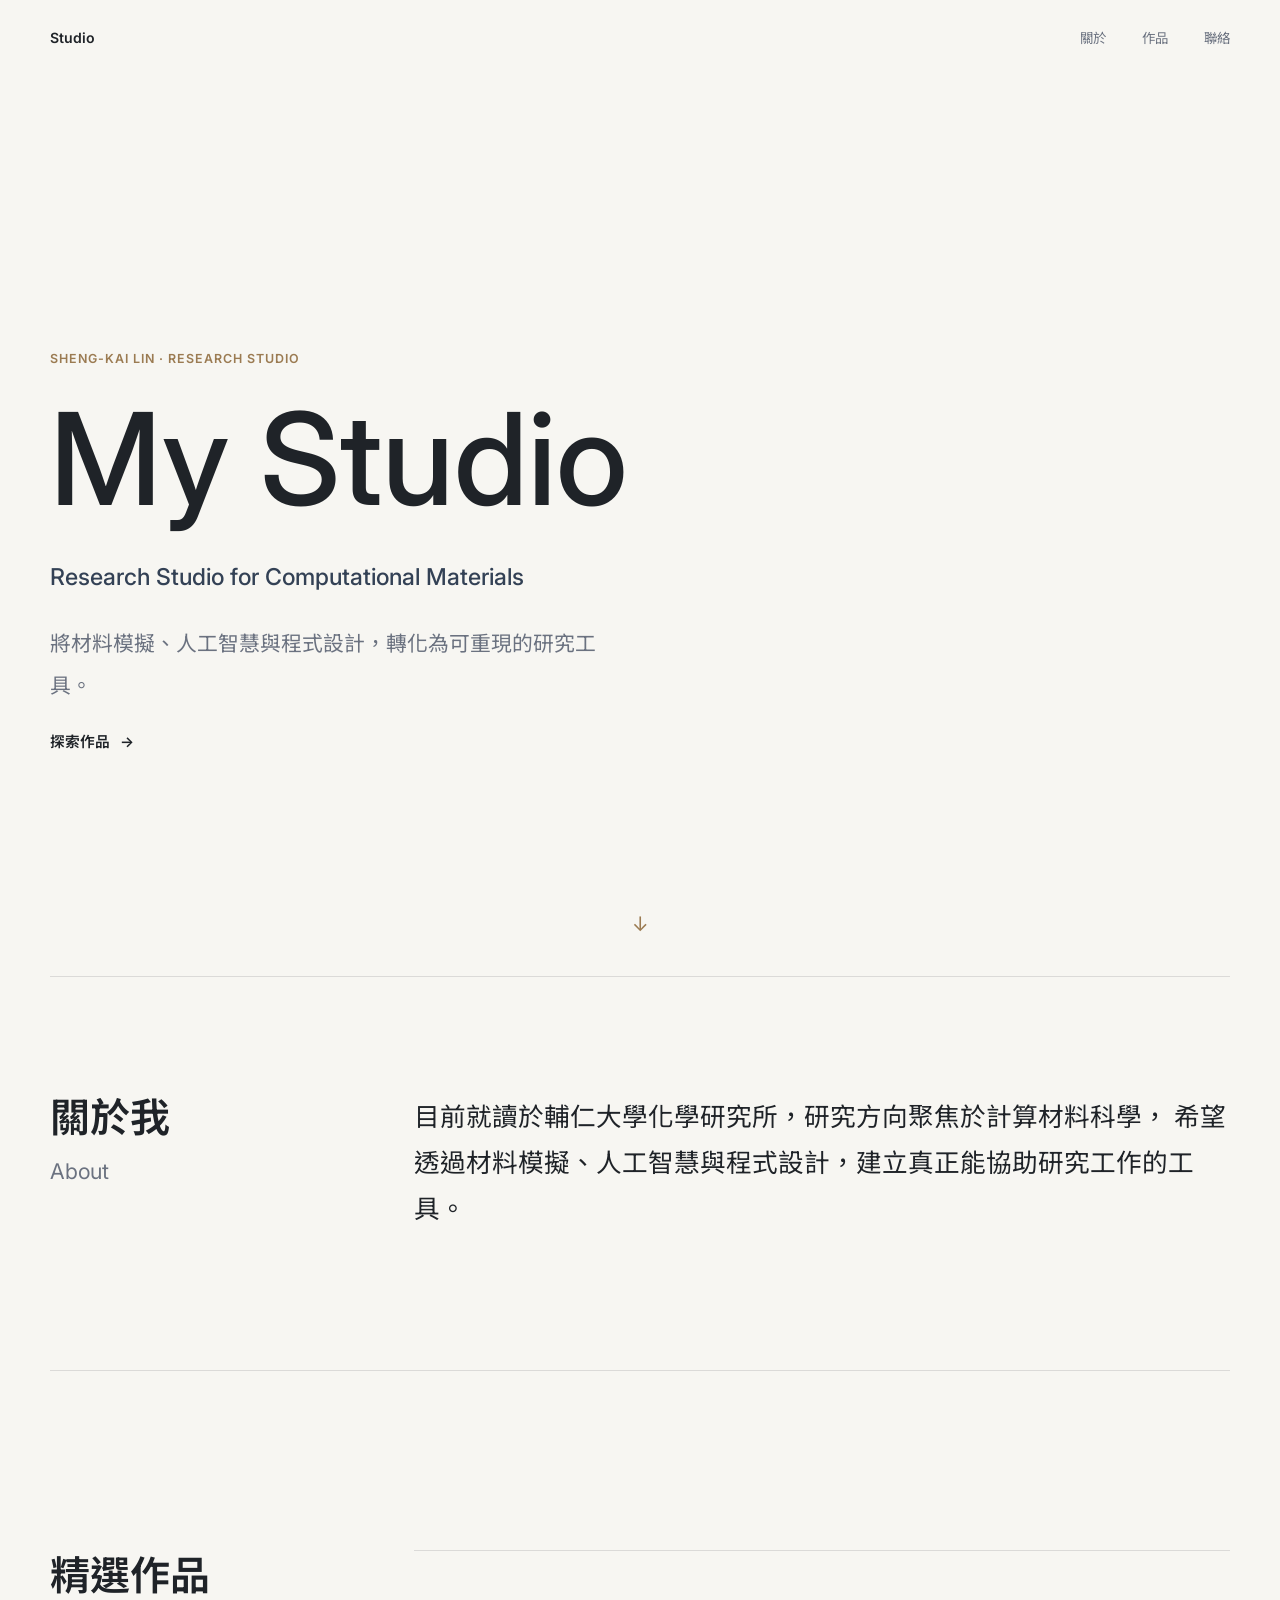
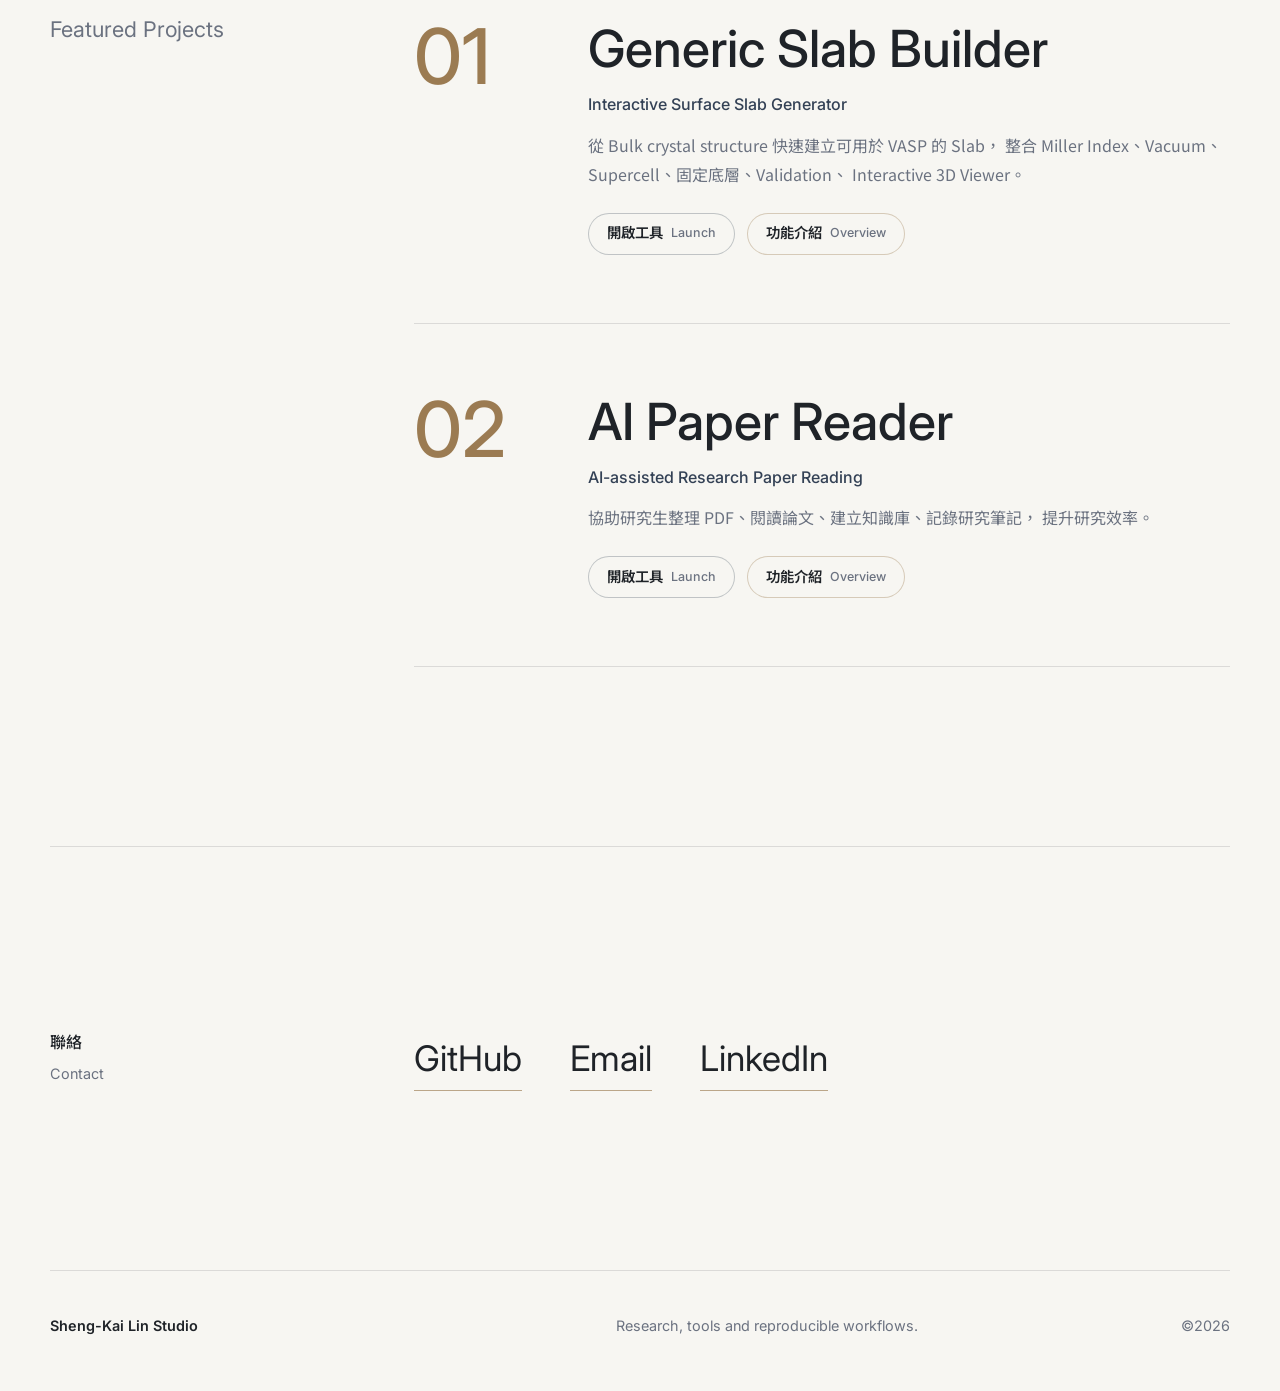
==== index.html @ 4938cd31 "Remove background decorative lines" ====
<!doctype html>
<html lang="zh-Hant">
  <head>
    <meta charset="utf-8">
    <meta name="viewport" content="width=device-width, initial-scale=1">
    <meta name="description" content="Sheng-Kai Lin Studio is a research studio for computational materials, tools, and reproducible workflows.">
    <title>Sheng-Kai Lin Studio</title>
    <link rel="preconnect" href="https://fonts.googleapis.com">
    <link rel="preconnect" href="https://fonts.gstatic.com" crossorigin>
    <link href="https://fonts.googleapis.com/css2?family=Inter:wght@400;500;600&family=Noto+Sans+TC:wght@300;400;500;600&display=swap" rel="stylesheet">
    <link rel="stylesheet" href="style.css">
  </head>
  <body>
    <header class="site-header" data-header>
      <a class="brand" href="#hero" aria-label="Back to top">Studio</a>
      <nav class="nav" aria-label="Primary navigation">
        <a href="#about">關於</a>
        <a href="#projects">作品</a>
        <a href="#contact">聯絡</a>
      </nav>
    </header>

    <main>
      <section class="hero" id="hero">
        <div class="hero-inner">
          <p class="eyebrow reveal">SHENG-KAI LIN · RESEARCH STUDIO</p>
          <h1 class="hero-title reveal">My Studio</h1>
          <p class="hero-subtitle reveal">Research Studio for Computational Materials</p>
          <p class="hero-copy reveal">
            將材料模擬、人工智慧與程式設計，轉化為可重現的研究工具。
          </p>
          <a class="primary-link reveal" href="#projects">
            探索作品
            <span aria-hidden="true">→</span>
          </a>
        </div>
        <a class="scroll-cue" href="#about" aria-label="Scroll to About">↓</a>
      </section>

      <section class="section about-section" id="about">
        <div class="section-label reveal">
          <span>關於我</span>
          <span>About</span>
        </div>
        <div class="about-copy reveal">
          <p>
            目前就讀於輔仁大學化學研究所，研究方向聚焦於計算材料科學，
            希望透過材料模擬、人工智慧與程式設計，建立真正能協助研究工作的工具。
          </p>
        </div>
      </section>

      <section class="section projects-section" id="projects">
        <div class="section-label reveal">
          <span>精選作品</span>
          <span>Featured Projects</span>
        </div>

        <div class="project-list">
          <article class="project-item reveal">
            <div class="project-panel">
              <span class="project-number">01</span>
              <span class="project-content">
                <span class="project-title">Generic Slab Builder</span>
                <span class="project-subtitle">Interactive Surface Slab Generator</span>
                <span class="project-description">
                  從 Bulk crystal structure 快速建立可用於 VASP 的 Slab，
                  整合 Miller Index、Vacuum、Supercell、固定底層、Validation、
                  Interactive 3D Viewer。
                </span>
                <span class="project-actions" aria-label="Generic Slab Builder actions">
                  <a class="project-button" href="#">開啟工具 <span>Launch</span></a>
                  <a class="project-button project-button-muted" href="#">功能介紹 <span>Overview</span></a>
                </span>
              </span>
            </div>
          </article>

          <article class="project-item reveal">
            <div class="project-panel">
              <span class="project-number">02</span>
              <span class="project-content">
                <span class="project-title">AI Paper Reader</span>
                <span class="project-subtitle">AI-assisted Research Paper Reading</span>
                <span class="project-description">
                  協助研究生整理 PDF、閱讀論文、建立知識庫、記錄研究筆記，
                  提升研究效率。
                </span>
                <span class="project-actions" aria-label="AI Paper Reader actions">
                  <a class="project-button" href="https://graduate-paper-reader.pages.dev/" target="_blank" rel="noopener noreferrer">開啟工具 <span>Launch</span></a>
                  <a class="project-button project-button-muted" href="#">功能介紹 <span>Overview</span></a>
                </span>
              </span>
            </div>
          </article>
        </div>
      </section>

      <section class="section contact-section" id="contact">
        <div class="section-label reveal">
          <span>聯絡</span>
          <span>Contact</span>
        </div>
        <div class="contact-links reveal" aria-label="Contact links">
          <a href="https://github.com/" target="_blank" rel="noreferrer">GitHub</a>
          <a href="mailto:hello@example.com">Email</a>
          <a href="#" aria-label="LinkedIn placeholder">LinkedIn</a>
        </div>
      </section>
    </main>

    <footer class="footer">
      <p>Sheng-Kai Lin Studio</p>
      <p>Research, tools and reproducible workflows.</p>
      <p>©2026</p>
    </footer>

    <script src="app.js"></script>
  </body>
</html>
---- style.css ----
:root {
  --paper: #f7f6f2;
  --paper-soft: #eeece5;
  --ink: #1f2328;
  --muted: #6b7280;
  --slate: #334155;
  --brass: #9b7b52;
  --line: rgba(31, 35, 40, 0.13);
  --header: rgba(247, 246, 242, 0.78);
  --max: 1180px;
  --ease: cubic-bezier(0.22, 1, 0.36, 1);
}

* {
  box-sizing: border-box;
}

html {
  scroll-behavior: smooth;
}

body {
  margin: 0;
  background: var(--paper);
  color: var(--ink);
  font-family: "Inter", "Noto Sans TC", system-ui, sans-serif;
  font-size: 16px;
  line-height: 1.8;
  letter-spacing: 0;
  overflow-x: hidden;
}

body::selection {
  background: rgba(155, 123, 82, 0.22);
}

a {
  color: inherit;
  text-decoration: none;
}

.site-header {
  z-index: 20;
  display: flex;
  align-items: center;
  justify-content: space-between;
  width: min(100% - 48px, var(--max));
  height: 76px;
  margin: 0 auto;
  color: var(--ink);
}

.brand {
  font-size: 0.88rem;
  font-weight: 600;
  letter-spacing: 0;
}

.nav {
  display: flex;
  gap: clamp(16px, 3vw, 36px);
  font-size: 0.84rem;
  color: var(--muted);
}

.nav a {
  position: relative;
  padding: 8px 0;
  transition: color 220ms var(--ease);
}

.nav a::after {
  position: absolute;
  right: 0;
  bottom: 4px;
  left: 0;
  height: 1px;
  background: var(--brass);
  content: "";
  transform: scaleX(0);
  transform-origin: left;
  transition: transform 260ms var(--ease);
}

.nav a:hover,
.nav a:focus-visible {
  color: var(--ink);
}

.nav a:hover::after,
.nav a:focus-visible::after {
  transform: scaleX(1);
}

.hero {
  position: relative;
  display: grid;
  min-height: 100vh;
  padding: 140px 24px 88px;
  place-items: center;
}

.hero-inner,
.section,
.project-hero,
.detail-grid,
.detail-nav,
.footer {
  width: min(100% - 48px, var(--max));
  margin: 0 auto;
}

.hero-inner {
  display: grid;
  gap: 24px;
}

.eyebrow {
  margin: 0;
  color: var(--brass);
  font-size: 0.78rem;
  font-weight: 600;
  letter-spacing: 0.08em;
  text-transform: uppercase;
}

.hero-title {
  margin: 0;
  max-width: 100%;
  font-size: clamp(4rem, 10vw, 9rem);
  font-weight: 500;
  line-height: 1;
  letter-spacing: 0;
}

.hero-subtitle {
  max-width: 620px;
  margin: 10px 0 0;
  color: var(--slate);
  font-size: clamp(1.05rem, 2vw, 1.45rem);
  font-weight: 500;
}

.hero-copy {
  max-width: 560px;
  margin: 0;
  color: var(--muted);
  font-family: "Noto Sans TC", "Inter", system-ui, sans-serif;
  font-size: clamp(1.02rem, 1.7vw, 1.3rem);
  line-height: 2;
}

.primary-link,
.detail-nav a {
  display: inline-flex;
  align-items: center;
  gap: 10px;
  width: fit-content;
  color: var(--ink);
  font-size: 0.92rem;
  font-weight: 600;
}

.primary-link span,
.project-button {
  transition: transform 260ms var(--ease);
}

.primary-link:hover span {
  transform: translateX(5px);
}

.scroll-cue {
  position: absolute;
  bottom: 34px;
  left: 50%;
  color: var(--brass);
  font-size: 1.25rem;
  transform: translateX(-50%);
  animation: cue 1.8s var(--ease) infinite;
}

.section {
  display: grid;
  grid-template-columns: minmax(180px, 0.32fr) 1fr;
  gap: clamp(36px, 8vw, 120px);
  padding: clamp(96px, 14vw, 180px) 0;
  border-top: 1px solid var(--line);
}

.section-label {
  display: grid;
  align-content: start;
  gap: 6px;
  color: var(--muted);
  font-size: 0.9rem;
}

.section-label span:first-child {
  color: var(--ink);
  font-family: "Noto Sans TC", "Inter", system-ui, sans-serif;
  font-size: 1rem;
  font-weight: 500;
}

.about-section,
.projects-section {
  row-gap: clamp(48px, 6vw, 64px);
}

.about-section .section-label,
.projects-section .section-label {
  gap: 14px;
  margin-bottom: clamp(48px, 6vw, 64px);
  font-size: clamp(1.2rem, 1.7vw, 1.35rem);
}

.about-section .section-label span:first-child,
.projects-section .section-label span:first-child {
  font-size: clamp(2.2rem, 3.4vw, 2.5rem);
  font-weight: 600;
  line-height: 1.15;
}

.about-copy p {
  max-width: 860px;
  margin: 0;
  font-family: "Noto Sans TC", "Inter", system-ui, sans-serif;
  font-size: clamp(1.375rem, 2vw, 1.75rem);
  font-weight: 400;
  line-height: 1.8;
}

.about-section {
  padding: clamp(72px, 9vw, 124px) 0;
}

.projects-section {
  align-items: start;
}

.project-list {
  display: grid;
  border-top: 1px solid var(--line);
}

.project-item {
  border-bottom: 1px solid var(--line);
}

.project-panel {
  display: grid;
  grid-template-columns: 110px 1fr;
  gap: clamp(26px, 5vw, 72px);
  padding: clamp(34px, 6vw, 68px) 0;
  transition: transform 260ms var(--ease), color 260ms var(--ease);
}

.project-panel:hover {
  transform: translateY(-4px);
}

.project-number {
  color: var(--brass);
  font-size: clamp(2.8rem, 6vw, 5.5rem);
  font-weight: 500;
  line-height: 1;
}

.project-content {
  display: grid;
  gap: 12px;
}

.project-title {
  font-size: clamp(1.8rem, 4vw, 3.4rem);
  font-weight: 500;
  line-height: 1.15;
}

.project-subtitle {
  color: var(--slate);
  font-size: 1rem;
  font-weight: 500;
}

.project-description {
  max-width: 660px;
  color: var(--muted);
  font-family: "Noto Sans TC", "Inter", system-ui, sans-serif;
}

.project-actions {
  display: flex;
  flex-wrap: wrap;
  gap: 12px;
  margin-top: 12px;
}

.project-button {
  display: inline-flex;
  align-items: center;
  justify-content: center;
  gap: 8px;
  min-height: 42px;
  padding: 10px 18px;
  border: 1px solid rgba(51, 65, 85, 0.28);
  border-radius: 999px;
  background: rgba(247, 246, 242, 0.58);
  color: var(--ink);
  font-size: 0.9rem;
  font-weight: 600;
  line-height: 1;
  transition: transform 220ms var(--ease), background 220ms var(--ease), color 220ms var(--ease), border-color 220ms var(--ease);
}

.project-button span {
  color: var(--muted);
  font-size: 0.78rem;
  font-weight: 500;
  transition: color 220ms var(--ease);
}

.project-button:hover,
.project-button:focus-visible {
  border-color: var(--slate);
  background: var(--slate);
  color: #fff;
  transform: translateY(-2px);
}

.project-button:hover span,
.project-button:focus-visible span {
  color: rgba(255, 255, 255, 0.76);
}

.project-button-muted {
  border-color: rgba(155, 123, 82, 0.36);
}

.contact-links {
  display: flex;
  flex-wrap: wrap;
  gap: 22px 48px;
}

.contact-links a {
  border-bottom: 1px solid rgba(155, 123, 82, 0.65);
  font-size: clamp(1.4rem, 3vw, 2.2rem);
  transition: color 220ms var(--ease), border 220ms var(--ease);
}

.contact-links a:hover,
.contact-links a:focus-visible {
  border-color: var(--ink);
  color: var(--brass);
}

.footer {
  display: grid;
  grid-template-columns: 1fr 1fr auto;
  gap: 24px;
  padding: 42px 0 52px;
  border-top: 1px solid var(--line);
  color: var(--muted);
  font-size: 0.9rem;
}

.footer p {
  margin: 0;
}

.footer p:first-child {
  color: var(--ink);
  font-weight: 600;
}

.project-hero {
  padding: 180px 0 96px;
}

.detail-page {
  min-height: 72vh;
  display: grid;
  align-content: center;
  gap: 18px;
}

.detail-title {
  max-width: 940px;
  margin: 0;
  font-size: clamp(3.5rem, 9vw, 8.5rem);
  font-weight: 500;
  line-height: 0.98;
}

.detail-subtitle {
  margin: 0;
  color: var(--slate);
  font-size: clamp(1.05rem, 2vw, 1.45rem);
  font-weight: 500;
}

.detail-lead {
  max-width: 780px;
  margin: 20px 0 0;
  color: var(--muted);
  font-family: "Noto Sans TC", "Inter", system-ui, sans-serif;
  font-size: clamp(1.15rem, 2vw, 1.55rem);
  line-height: 2;
}

.detail-grid {
  display: grid;
  grid-template-columns: repeat(2, minmax(0, 1fr));
  border-top: 1px solid var(--line);
}

.detail-block {
  min-height: 260px;
  padding: clamp(30px, 5vw, 60px);
  border-right: 1px solid var(--line);
  border-bottom: 1px solid var(--line);
}

.detail-block:nth-child(2n) {
  border-right: 0;
}

.detail-block span {
  display: block;
  margin-bottom: 28px;
  color: var(--brass);
  font-size: 0.82rem;
  font-weight: 600;
}

.detail-block p {
  margin: 0;
  color: var(--muted);
  font-family: "Noto Sans TC", "Inter", system-ui, sans-serif;
  font-size: 1.02rem;
}

.detail-nav {
  display: flex;
  justify-content: space-between;
  gap: 24px;
  padding: 56px 0 120px;
}

.reveal {
  opacity: 0;
  transform: translateY(22px);
  transition: opacity 720ms var(--ease), transform 720ms var(--ease);
}

.reveal.is-visible {
  opacity: 1;
  transform: translateY(0);
}

@keyframes cue {
  0%,
  100% {
    transform: translate(-50%, 0);
  }
  50% {
    transform: translate(-50%, 8px);
  }
}

@media (max-width: 760px) {
  .site-header {
    width: min(100% - 28px, var(--max));
    height: auto;
    min-height: 68px;
  }

  .nav {
    gap: 12px;
    font-size: 0.78rem;
  }

  .hero {
    align-items: end;
    padding: 116px 20px 96px;
  }

  .hero-inner,
  .section,
  .project-hero,
  .detail-grid,
  .detail-nav,
  .footer {
    width: min(100% - 32px, var(--max));
  }

  .hero-title {
    font-size: clamp(3.2rem, 16vw, 5.2rem);
  }

  .section {
    grid-template-columns: 1fr;
    gap: 28px;
    padding: 88px 0;
  }

  .about-copy p {
    max-width: 100%;
    font-size: clamp(1.06rem, 4.8vw, 1.25rem);
    line-height: 1.8;
  }

  .project-panel {
    grid-template-columns: 1fr;
    gap: 18px;
  }

  .project-actions {
    gap: 10px;
  }

  .project-button {
    flex: 1 1 150px;
  }

  .project-number {
    font-size: 3.2rem;
  }

  .contact-links {
    display: grid;
    gap: 18px;
  }

  .footer {
    grid-template-columns: 1fr;
  }

  .project-hero {
    padding: 150px 0 76px;
  }

  .detail-grid {
    grid-template-columns: 1fr;
  }

  .detail-block,
  .detail-block:nth-child(2n) {
    min-height: auto;
    padding: 34px 0;
    border-right: 0;
  }

  .detail-nav {
    display: grid;
    padding-bottom: 88px;
  }
}

@media (max-width: 520px) {
  .site-header {
    justify-content: center;
  }

  .brand {
    display: none;
  }

  .nav {
    width: 100%;
    justify-content: space-between;
  }

  .nav a {
    font-size: 0.74rem;
  }
}

@media (prefers-reduced-motion: reduce) {
  *,
  *::before,
  *::after {
    scroll-behavior: auto !important;
    animation-duration: 0.01ms !important;
    animation-iteration-count: 1 !important;
    transition-duration: 0.01ms !important;
  }

  .reveal {
    opacity: 1;
    transform: none;
  }
}
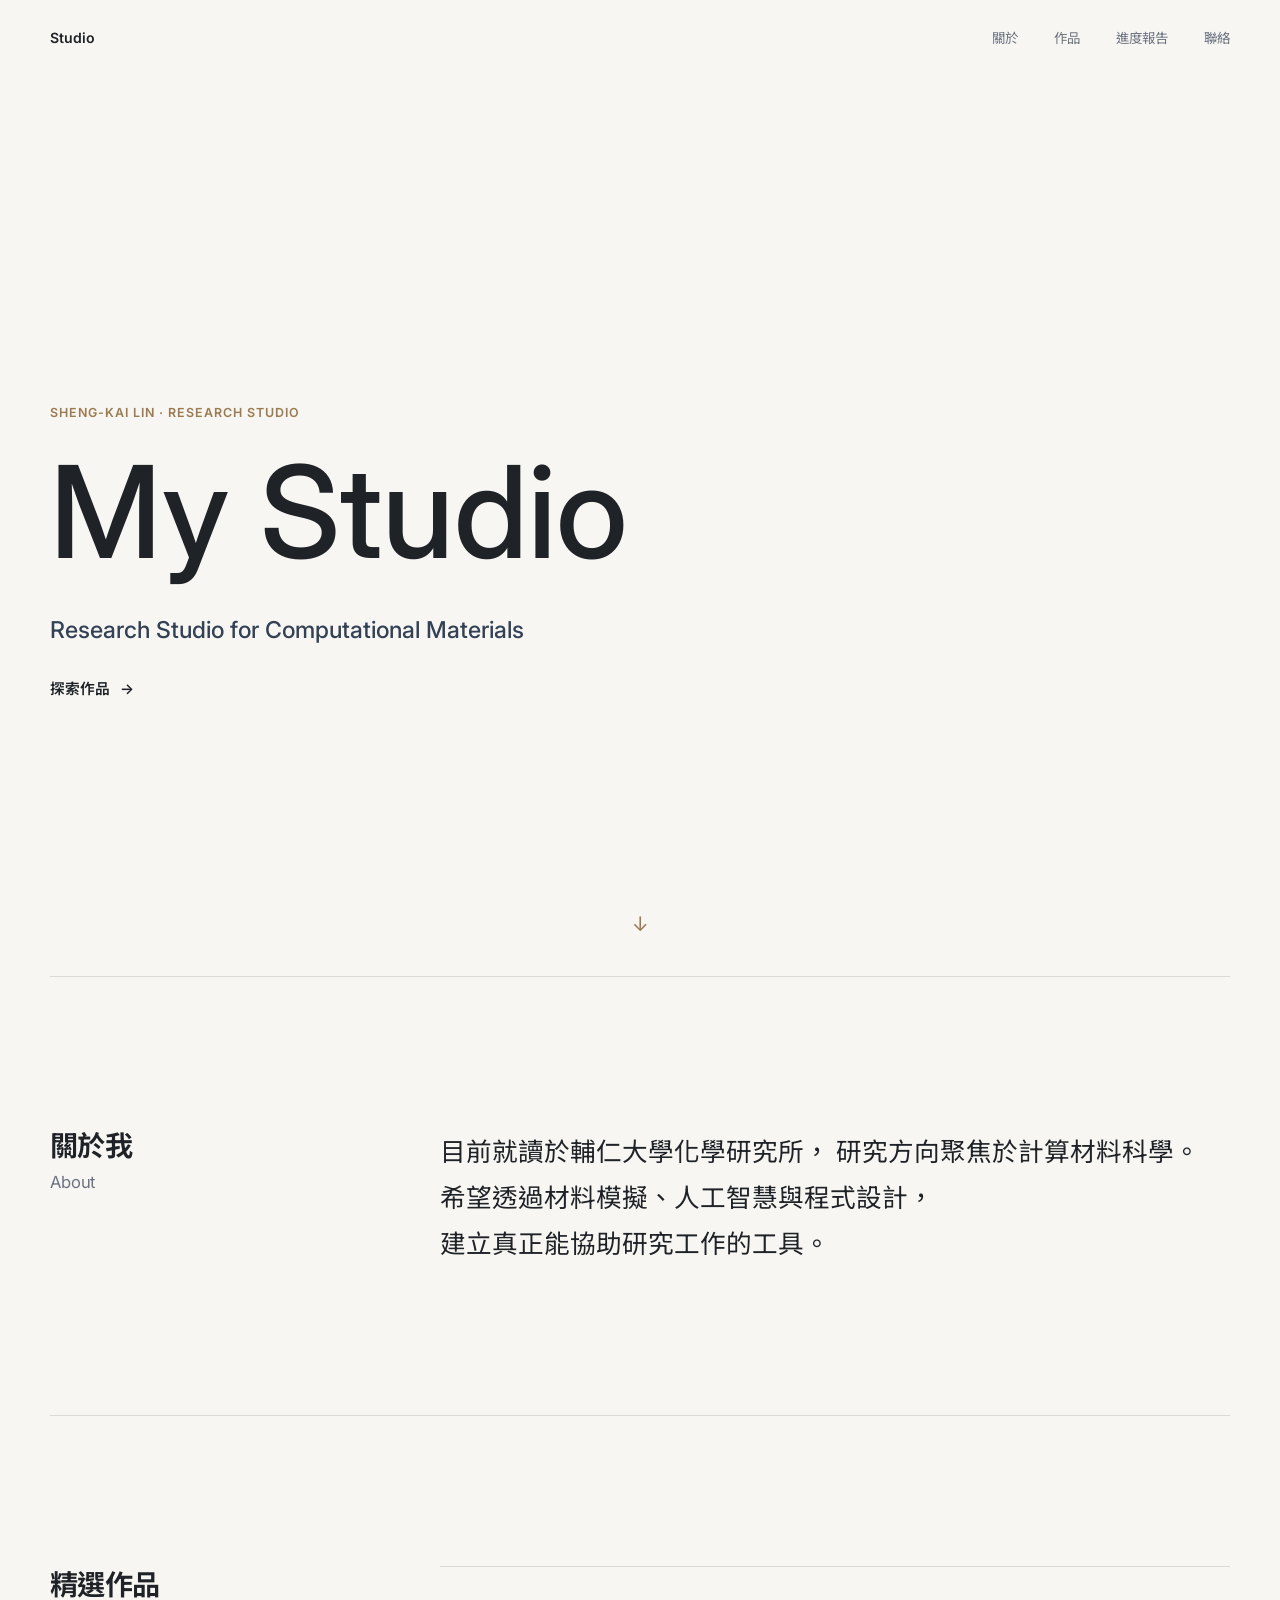
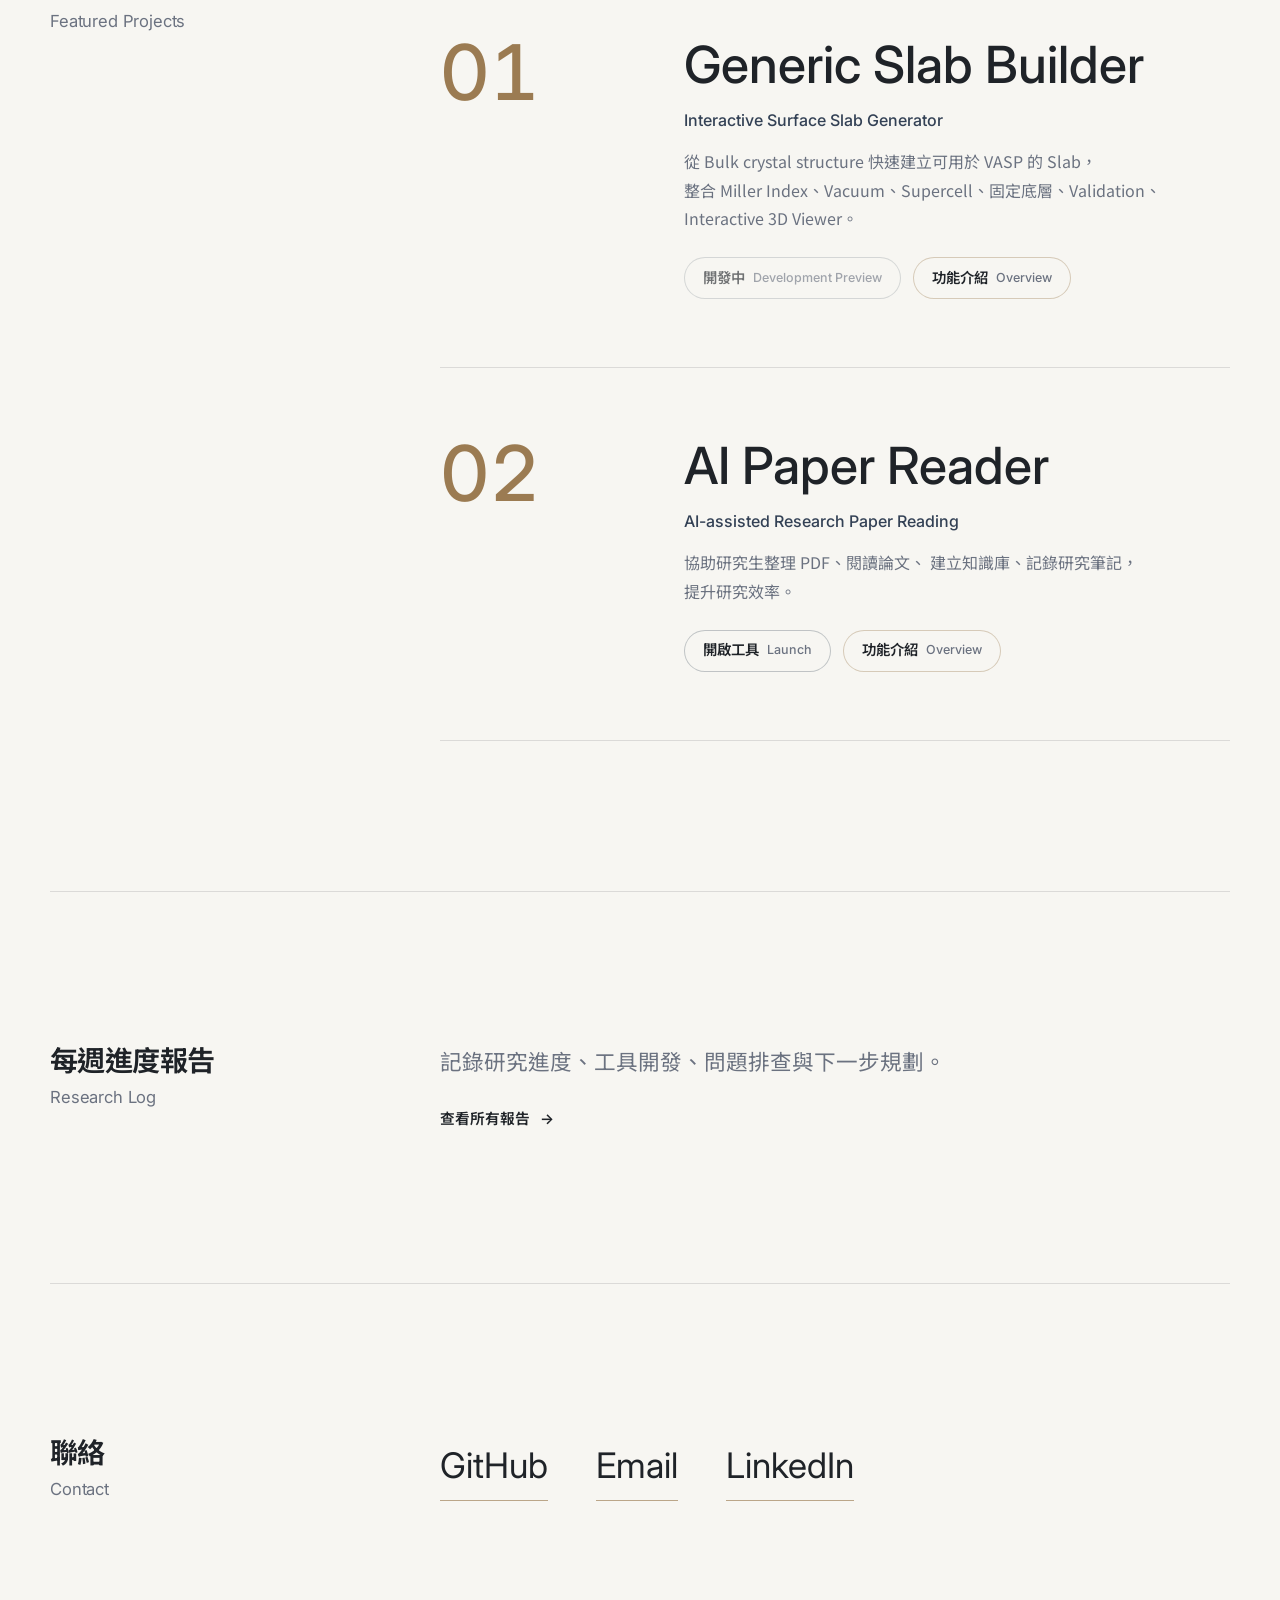
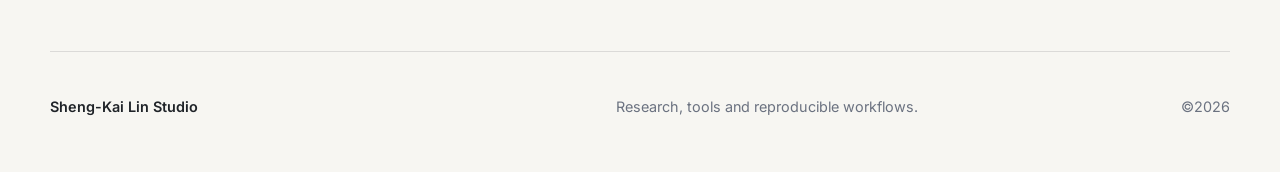
==== commit e5d11a8e: "Update" ====
--- a/index.html
+++ b/index.html
@@ -16,6 +16,7 @@
       <nav class="nav" aria-label="Primary navigation">
         <a href="#about">關於</a>
         <a href="#projects">作品</a>
+        <a href="research-log/index.html">進度報告</a>
         <a href="#contact">聯絡</a>
       </nav>
     </header>
@@ -26,9 +27,6 @@
           <p class="eyebrow reveal">SHENG-KAI LIN · RESEARCH STUDIO</p>
           <h1 class="hero-title reveal">My Studio</h1>
           <p class="hero-subtitle reveal">Research Studio for Computational Materials</p>
-          <p class="hero-copy reveal">
-            將材料模擬、人工智慧與程式設計，轉化為可重現的研究工具。
-          </p>
           <a class="primary-link reveal" href="#projects">
             探索作品
             <span aria-hidden="true">→</span>
@@ -38,23 +36,25 @@
       </section>
 
       <section class="section about-section" id="about">
-        <div class="section-label reveal">
-          <span>關於我</span>
-          <span>About</span>
-        </div>
+        <header class="section-heading reveal">
+          <h2 class="section-heading-title">關於我</h2>
+          <p class="section-heading-subtitle">About</p>
+        </header>
         <div class="about-copy reveal">
           <p>
-            目前就讀於輔仁大學化學研究所，研究方向聚焦於計算材料科學，
-            希望透過材料模擬、人工智慧與程式設計，建立真正能協助研究工作的工具。
+            <span class="text-segment">目前就讀於輔仁大學化學研究所，</span>
+            <span class="text-segment">研究方向聚焦於計算材料科學。</span>
+            <span class="text-segment">希望透過材料模擬、人工智慧與程式設計，</span>
+            <span class="text-segment">建立真正能協助研究工作的工具。</span>
           </p>
         </div>
       </section>
 
       <section class="section projects-section" id="projects">
-        <div class="section-label reveal">
-          <span>精選作品</span>
-          <span>Featured Projects</span>
-        </div>
+        <header class="section-heading reveal">
+          <h2 class="section-heading-title">精選作品</h2>
+          <p class="section-heading-subtitle">Featured Projects</p>
+        </header>
 
         <div class="project-list">
           <article class="project-item reveal">
@@ -64,13 +64,13 @@
                 <span class="project-title">Generic Slab Builder</span>
                 <span class="project-subtitle">Interactive Surface Slab Generator</span>
                 <span class="project-description">
-                  從 Bulk crystal structure 快速建立可用於 VASP 的 Slab，
-                  整合 Miller Index、Vacuum、Supercell、固定底層、Validation、
-                  Interactive 3D Viewer。
+                  <span class="text-segment">從 Bulk crystal structure 快速建立可用於 VASP 的 Slab，</span>
+                  <span class="text-segment">整合 Miller Index、Vacuum、Supercell、固定底層、Validation、</span>
+                  <span class="text-segment">Interactive 3D Viewer。</span>
                 </span>
                 <span class="project-actions" aria-label="Generic Slab Builder actions">
-                  <a class="project-button" href="#">開啟工具 <span>Launch</span></a>
-                  <a class="project-button project-button-muted" href="#">功能介紹 <span>Overview</span></a>
+                  <span class="project-button is-disabled" aria-disabled="true">開發中 <span>Development Preview</span></span>
+                  <a class="project-button project-button-muted" href="projects/slab-builder.html">功能介紹 <span>Overview</span></a>
                 </span>
               </span>
             </div>
@@ -83,12 +83,13 @@
                 <span class="project-title">AI Paper Reader</span>
                 <span class="project-subtitle">AI-assisted Research Paper Reading</span>
                 <span class="project-description">
-                  協助研究生整理 PDF、閱讀論文、建立知識庫、記錄研究筆記，
-                  提升研究效率。
+                  <span class="text-segment">協助研究生整理 PDF、閱讀論文、</span>
+                  <span class="text-segment">建立知識庫、記錄研究筆記，</span>
+                  <span class="text-segment">提升研究效率。</span>
                 </span>
                 <span class="project-actions" aria-label="AI Paper Reader actions">
                   <a class="project-button" href="https://graduate-paper-reader.pages.dev/" target="_blank" rel="noopener noreferrer">開啟工具 <span>Launch</span></a>
-                  <a class="project-button project-button-muted" href="#">功能介紹 <span>Overview</span></a>
+                  <a class="project-button project-button-muted" href="projects/ai-paper-reader.html">功能介紹 <span>Overview</span></a>
                 </span>
               </span>
             </div>
@@ -96,11 +97,25 @@
         </div>
       </section>
 
+      <section class="section research-log-entry" id="research-log">
+        <header class="section-heading reveal">
+          <h2 class="section-heading-title">每週進度報告</h2>
+          <p class="section-heading-subtitle">Research Log</p>
+        </header>
+        <div class="log-entry-copy reveal">
+          <p>記錄研究進度、工具開發、問題排查與下一步規劃。</p>
+          <a class="primary-link" href="research-log/index.html">
+            查看所有報告
+            <span aria-hidden="true">→</span>
+          </a>
+        </div>
+      </section>
+
       <section class="section contact-section" id="contact">
-        <div class="section-label reveal">
-          <span>聯絡</span>
-          <span>Contact</span>
-        </div>
+        <header class="section-heading reveal">
+          <h2 class="section-heading-title">聯絡</h2>
+          <p class="section-heading-subtitle">Contact</p>
+        </header>
         <div class="contact-links reveal" aria-label="Contact links">
           <a href="https://github.com/" target="_blank" rel="noreferrer">GitHub</a>
           <a href="mailto:hello@example.com">Email</a>
--- a/style.css
+++ b/style.css
@@ -27,7 +27,11 @@
   font-size: 16px;
   line-height: 1.8;
   letter-spacing: 0;
+  line-break: strict;
+  overflow-wrap: break-word;
   overflow-x: hidden;
+  word-break: normal;
+  word-spacing: normal;
 }
 
 body::selection {
@@ -37,6 +41,10 @@
 a {
   color: inherit;
   text-decoration: none;
+}
+
+.text-segment {
+  display: inline-block;
 }
 
 .site-header {
@@ -133,6 +141,16 @@
   letter-spacing: 0;
 }
 
+.page-hero-title {
+  max-width: 980px;
+  margin: 0;
+  color: var(--ink);
+  font-size: clamp(2.8rem, 6vw, 5.5rem);
+  font-weight: 500;
+  line-height: 1.14;
+  letter-spacing: 0;
+}
+
 .hero-subtitle {
   max-width: 620px;
   margin: 10px 0 0;
@@ -182,44 +200,48 @@
 
 .section {
   display: grid;
-  grid-template-columns: minmax(180px, 0.32fr) 1fr;
+  grid-template-columns: minmax(220px, 0.8fr) minmax(0, 2.2fr);
   gap: clamp(36px, 8vw, 120px);
   padding: clamp(96px, 14vw, 180px) 0;
   border-top: 1px solid var(--line);
 }
 
-.section-label {
-  display: grid;
+.section-heading {
+  display: flex;
+  flex-direction: column;
   align-content: start;
-  gap: 6px;
-  color: var(--muted);
-  font-size: 0.9rem;
-}
-
-.section-label span:first-child {
+  align-items: flex-start;
+  gap: 0;
+  color: var(--muted);
+  margin: 0;
+}
+
+.section-heading-title {
+  margin: 0;
   color: var(--ink);
   font-family: "Noto Sans TC", "Inter", system-ui, sans-serif;
-  font-size: 1rem;
-  font-weight: 500;
+  font-size: clamp(1.75rem, 2.2vw, 2.2rem);
+  font-weight: 650;
+  letter-spacing: -0.02em;
+  line-height: 1.2;
+  word-break: keep-all;
+}
+
+.section-heading-subtitle {
+  margin: 0.65rem 0 0;
+  color: var(--muted);
+  font-size: clamp(1rem, 1.3vw, 1.15rem);
+  font-weight: 400;
+  letter-spacing: -0.01em;
+  line-height: 1.4;
 }
 
 .about-section,
-.projects-section {
-  row-gap: clamp(48px, 6vw, 64px);
-}
-
-.about-section .section-label,
-.projects-section .section-label {
-  gap: 14px;
-  margin-bottom: clamp(48px, 6vw, 64px);
-  font-size: clamp(1.2rem, 1.7vw, 1.35rem);
-}
-
-.about-section .section-label span:first-child,
-.projects-section .section-label span:first-child {
-  font-size: clamp(2.2rem, 3.4vw, 2.5rem);
-  font-weight: 600;
-  line-height: 1.15;
+.projects-section,
+.research-log-entry,
+.contact-section {
+  row-gap: clamp(44px, 6vw, 64px);
+  padding: clamp(88px, 12vw, 150px) 0;
 }
 
 .about-copy p {
@@ -231,14 +253,25 @@
   line-height: 1.8;
 }
 
-.about-section {
-  padding: clamp(72px, 9vw, 124px) 0;
-}
-
 .projects-section {
   align-items: start;
 }
 
+.log-entry-copy {
+  display: grid;
+  gap: 26px;
+  align-content: start;
+}
+
+.log-entry-copy p {
+  max-width: 720px;
+  margin: 0;
+  color: var(--muted);
+  font-family: "Noto Sans TC", "Inter", system-ui, sans-serif;
+  font-size: clamp(1.1rem, 2vw, 1.35rem);
+  line-height: 1.8;
+}
+
 .project-list {
   display: grid;
   border-top: 1px solid var(--line);
@@ -250,7 +283,7 @@
 
 .project-panel {
   display: grid;
-  grid-template-columns: 110px 1fr;
+  grid-template-columns: minmax(120px, 180px) minmax(0, 1fr);
   gap: clamp(26px, 5vw, 72px);
   padding: clamp(34px, 6vw, 68px) 0;
   transition: transform 260ms var(--ease), color 260ms var(--ease);
@@ -263,8 +296,12 @@
 .project-number {
   color: var(--brass);
   font-size: clamp(2.8rem, 6vw, 5.5rem);
+  font-variant-numeric: tabular-nums;
   font-weight: 500;
   line-height: 1;
+  min-width: 120px;
+  white-space: nowrap;
+  word-break: keep-all;
 }
 
 .project-content {
@@ -311,6 +348,7 @@
   font-size: 0.9rem;
   font-weight: 600;
   line-height: 1;
+  white-space: nowrap;
   transition: transform 220ms var(--ease), background 220ms var(--ease), color 220ms var(--ease), border-color 220ms var(--ease);
 }
 
@@ -338,6 +376,25 @@
   border-color: rgba(155, 123, 82, 0.36);
 }
 
+.project-button.is-disabled {
+  cursor: default;
+  opacity: 0.62;
+  pointer-events: none;
+}
+
+.project-button.is-disabled:hover,
+.project-button.is-disabled:focus-visible {
+  border-color: rgba(51, 65, 85, 0.28);
+  background: rgba(247, 246, 242, 0.58);
+  color: var(--ink);
+  transform: none;
+}
+
+.project-button.is-disabled:hover span,
+.project-button.is-disabled:focus-visible span {
+  color: var(--muted);
+}
+
 .contact-links {
   display: flex;
   flex-wrap: wrap;
@@ -388,10 +445,6 @@
 
 .detail-title {
   max-width: 940px;
-  margin: 0;
-  font-size: clamp(3.5rem, 9vw, 8.5rem);
-  font-weight: 500;
-  line-height: 0.98;
 }
 
 .detail-subtitle {
@@ -500,10 +553,23 @@
     font-size: clamp(3.2rem, 16vw, 5.2rem);
   }
 
+  .page-hero-title {
+    font-size: clamp(2.4rem, 12vw, 3.8rem);
+  }
+
   .section {
     grid-template-columns: 1fr;
-    gap: 28px;
+    gap: clamp(1.75rem, 7vw, 2.25rem);
     padding: 88px 0;
+  }
+
+  .section-heading-title {
+    font-size: clamp(1.7rem, 7vw, 2rem);
+  }
+
+  .section-heading-subtitle {
+    margin-top: 0.45rem;
+    font-size: 1rem;
   }
 
   .about-copy p {
@@ -527,6 +593,7 @@
 
   .project-number {
     font-size: 3.2rem;
+    min-width: 0;
   }
 
   .contact-links {
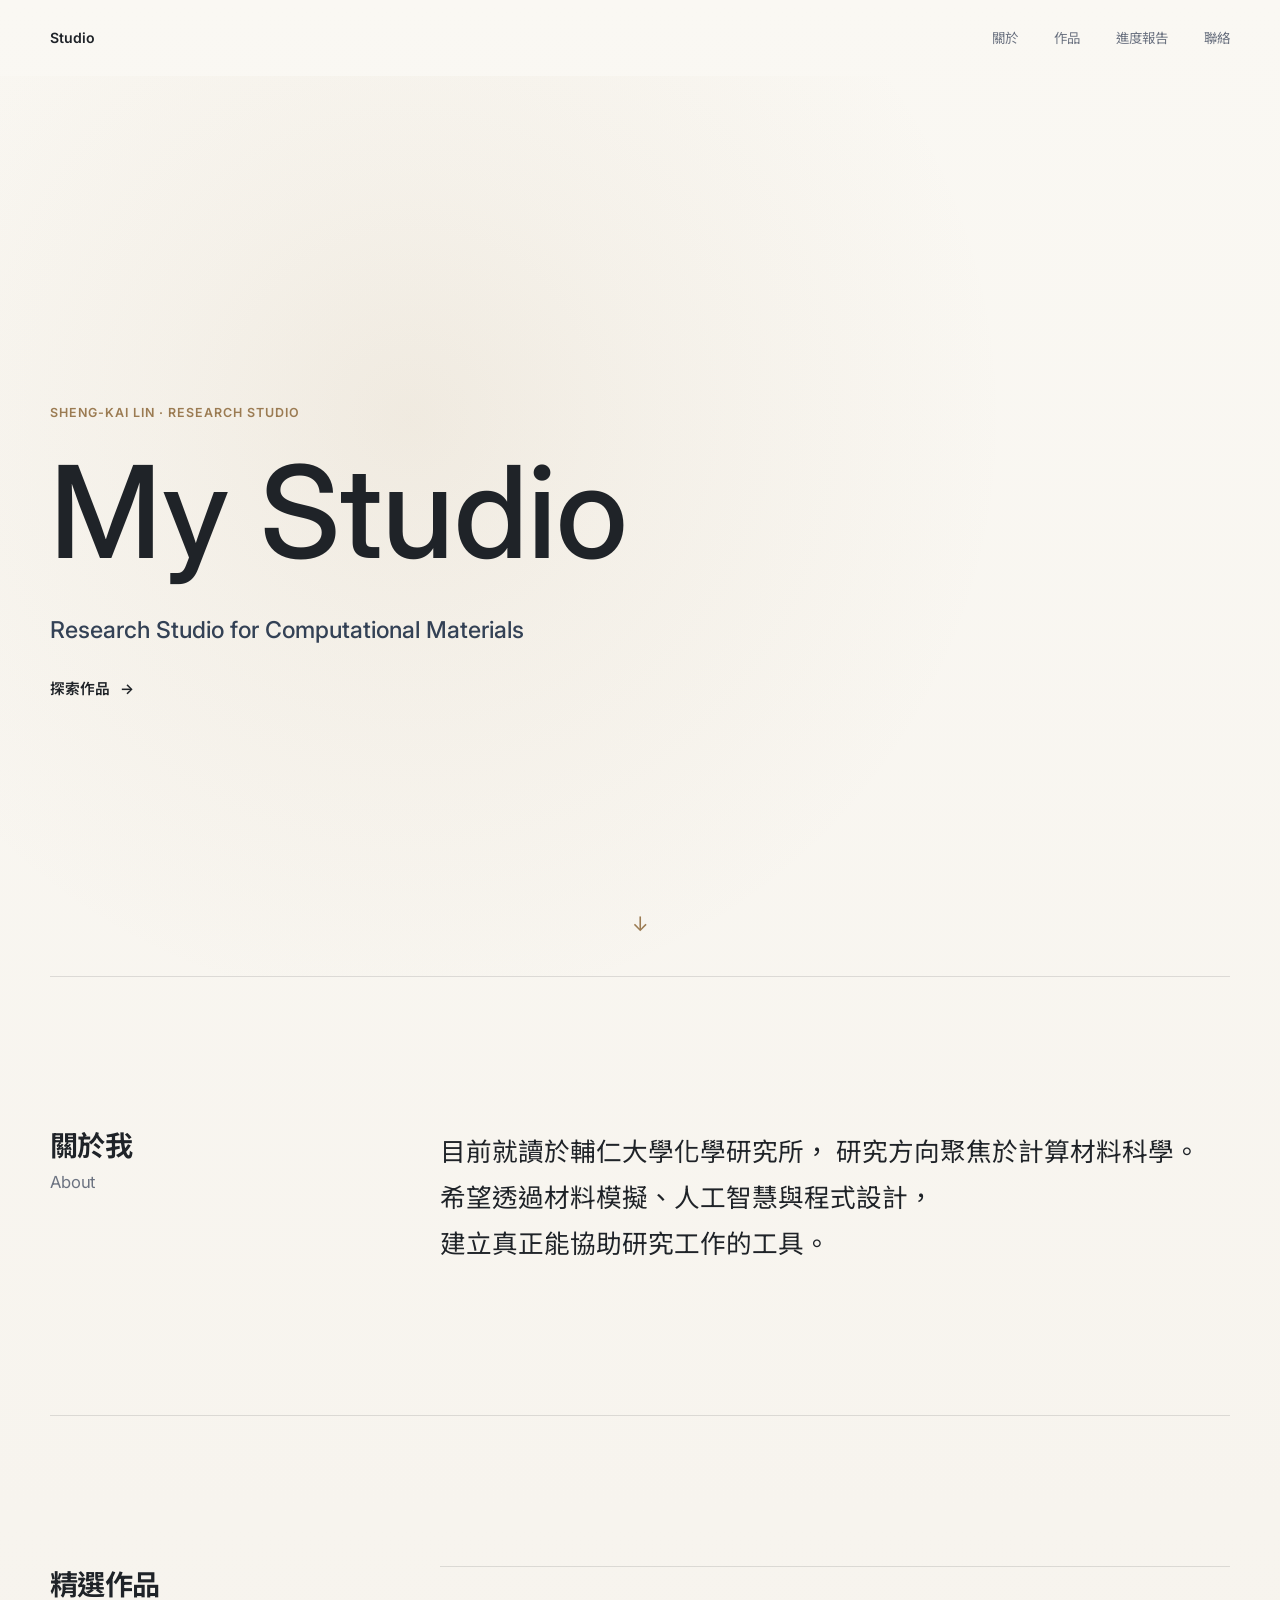
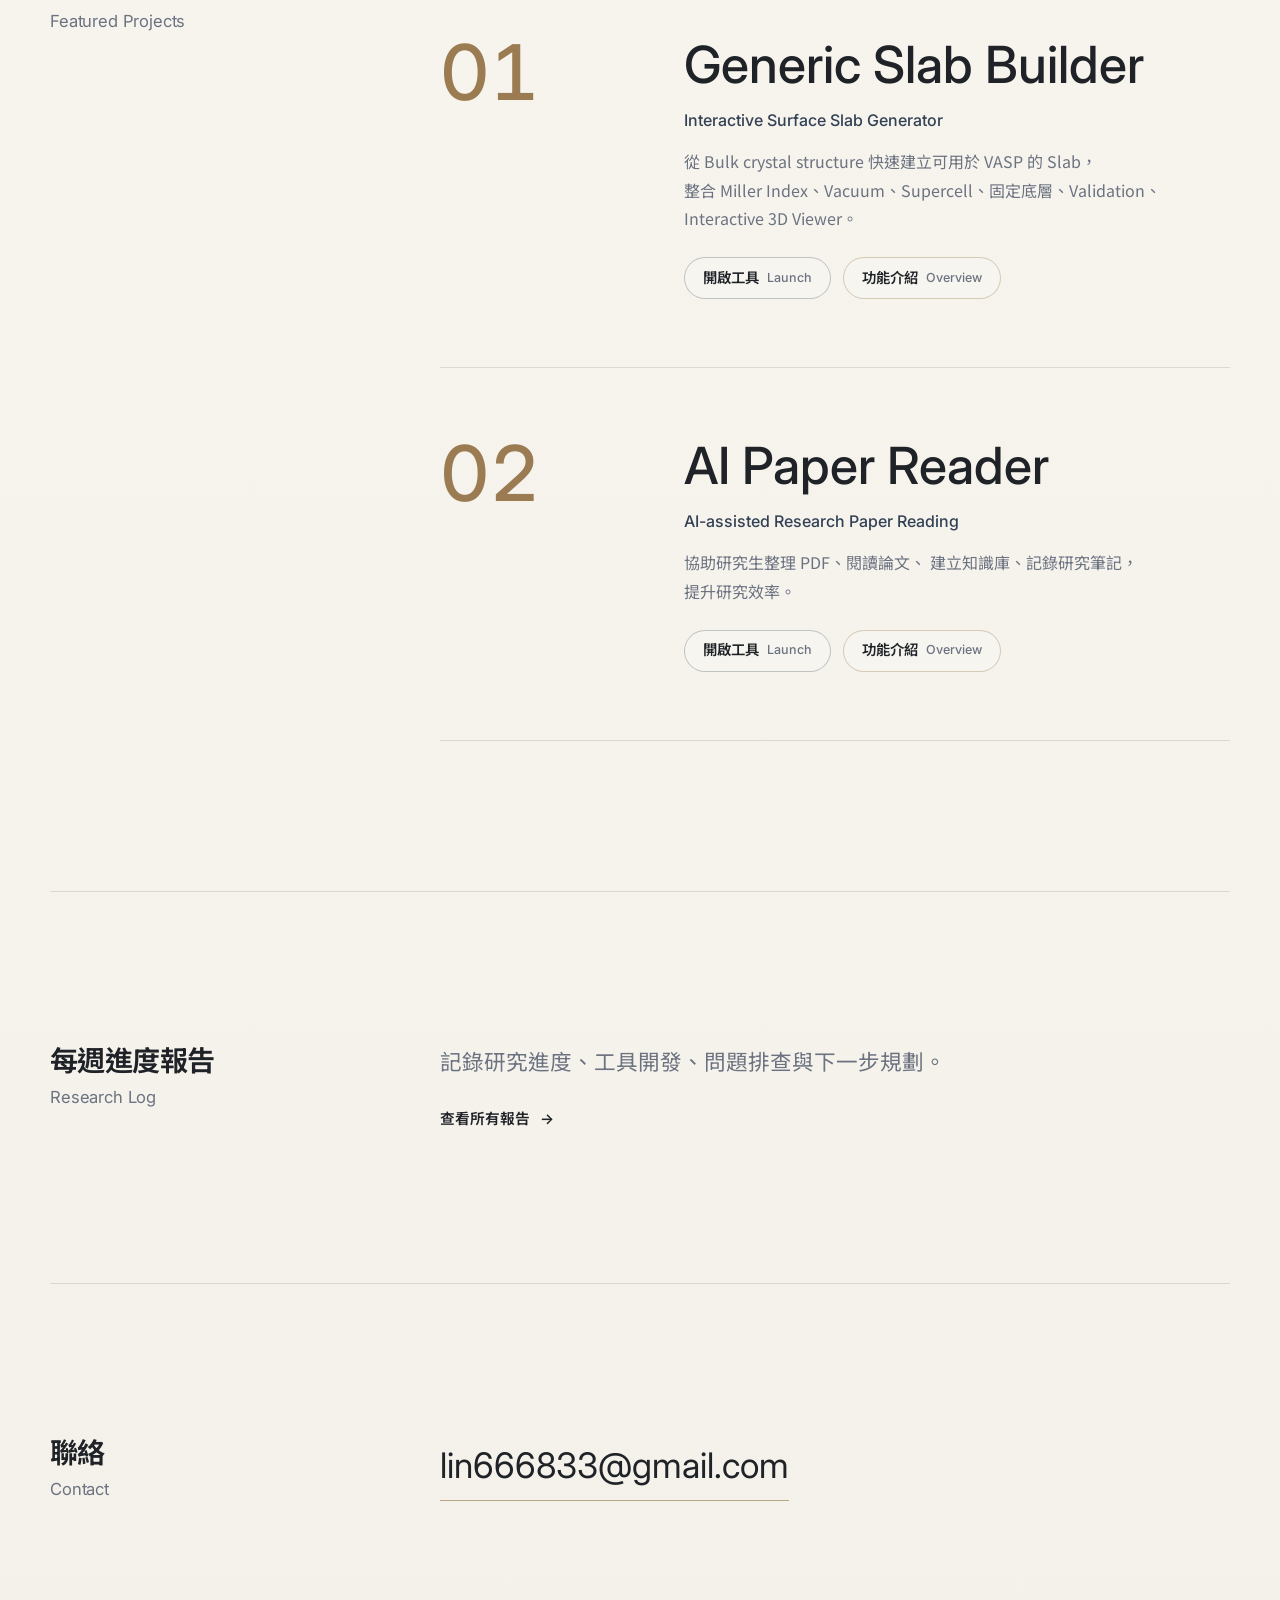
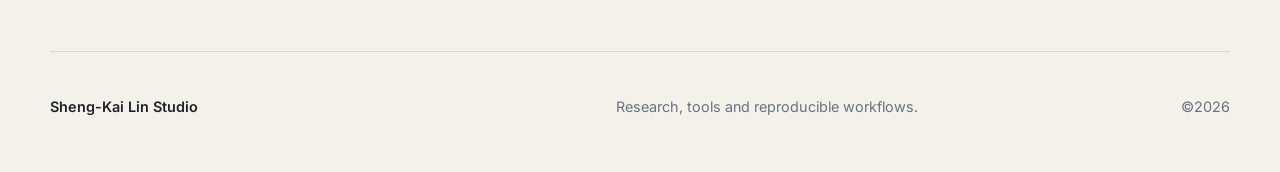
==== commit 0c20809a: "Update Studio 2026-08-04 10:39" ====
--- a/index.html
+++ b/index.html
@@ -69,7 +69,7 @@
                   <span class="text-segment">Interactive 3D Viewer。</span>
                 </span>
                 <span class="project-actions" aria-label="Generic Slab Builder actions">
-                  <span class="project-button is-disabled" aria-disabled="true">開發中 <span>Development Preview</span></span>
+                  <a class="project-button" href="https://slab-builder.pages.dev/" target="_blank" rel="noopener noreferrer">開啟工具 <span>Launch</span></a>
                   <a class="project-button project-button-muted" href="projects/slab-builder.html">功能介紹 <span>Overview</span></a>
                 </span>
               </span>
@@ -117,9 +117,7 @@
           <p class="section-heading-subtitle">Contact</p>
         </header>
         <div class="contact-links reveal" aria-label="Contact links">
-          <a href="https://github.com/" target="_blank" rel="noreferrer">GitHub</a>
-          <a href="mailto:hello@example.com">Email</a>
-          <a href="#" aria-label="LinkedIn placeholder">LinkedIn</a>
+          <a href="mailto:lin666833@gmail.com">lin666833@gmail.com</a>
         </div>
       </section>
     </main>
--- a/style.css
+++ b/style.css
@@ -21,7 +21,7 @@
 
 body {
   margin: 0;
-  background: var(--paper);
+  background: linear-gradient(180deg, #faf8f3 0%, #f7f4ee 45%, #f4f1ea 100%);
   color: var(--ink);
   font-family: "Inter", "Noto Sans TC", system-ui, sans-serif;
   font-size: 16px;
@@ -102,10 +102,25 @@
 
 .hero {
   position: relative;
+  isolation: isolate;
   display: grid;
   min-height: 100vh;
   padding: 140px 24px 88px;
   place-items: center;
+}
+
+.hero::before {
+  position: absolute;
+  inset: 0;
+  z-index: -1;
+  pointer-events: none;
+  background: radial-gradient(
+    circle at 32% 38%,
+    rgba(165, 132, 83, 0.11) 0%,
+    rgba(165, 132, 83, 0.055) 24%,
+    transparent 58%
+  );
+  content: "";
 }
 
 .hero-inner,
@@ -540,6 +555,15 @@
     padding: 116px 20px 96px;
   }
 
+  .hero::before {
+    background: radial-gradient(
+      circle at 34% 38%,
+      rgba(165, 132, 83, 0.07) 0%,
+      rgba(165, 132, 83, 0.034) 22%,
+      transparent 52%
+    );
+  }
+
   .hero-inner,
   .section,
   .project-hero,
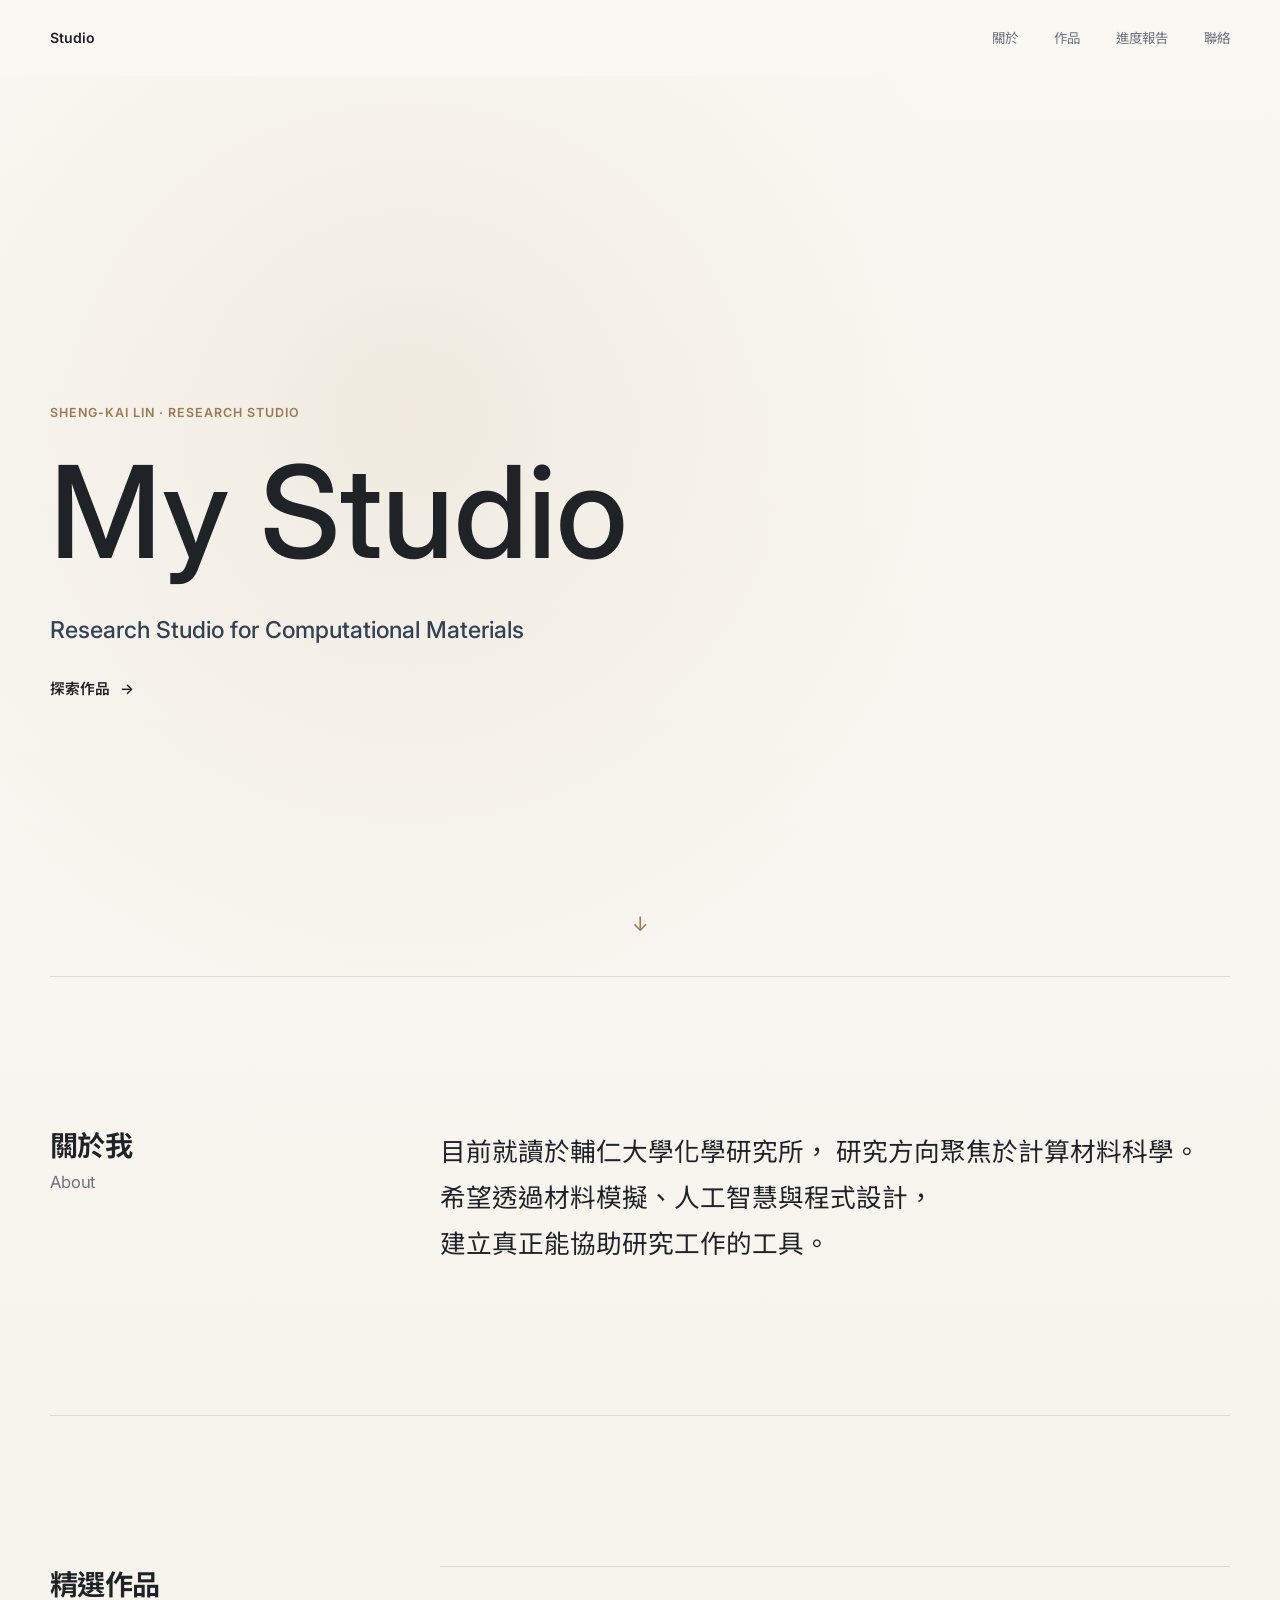
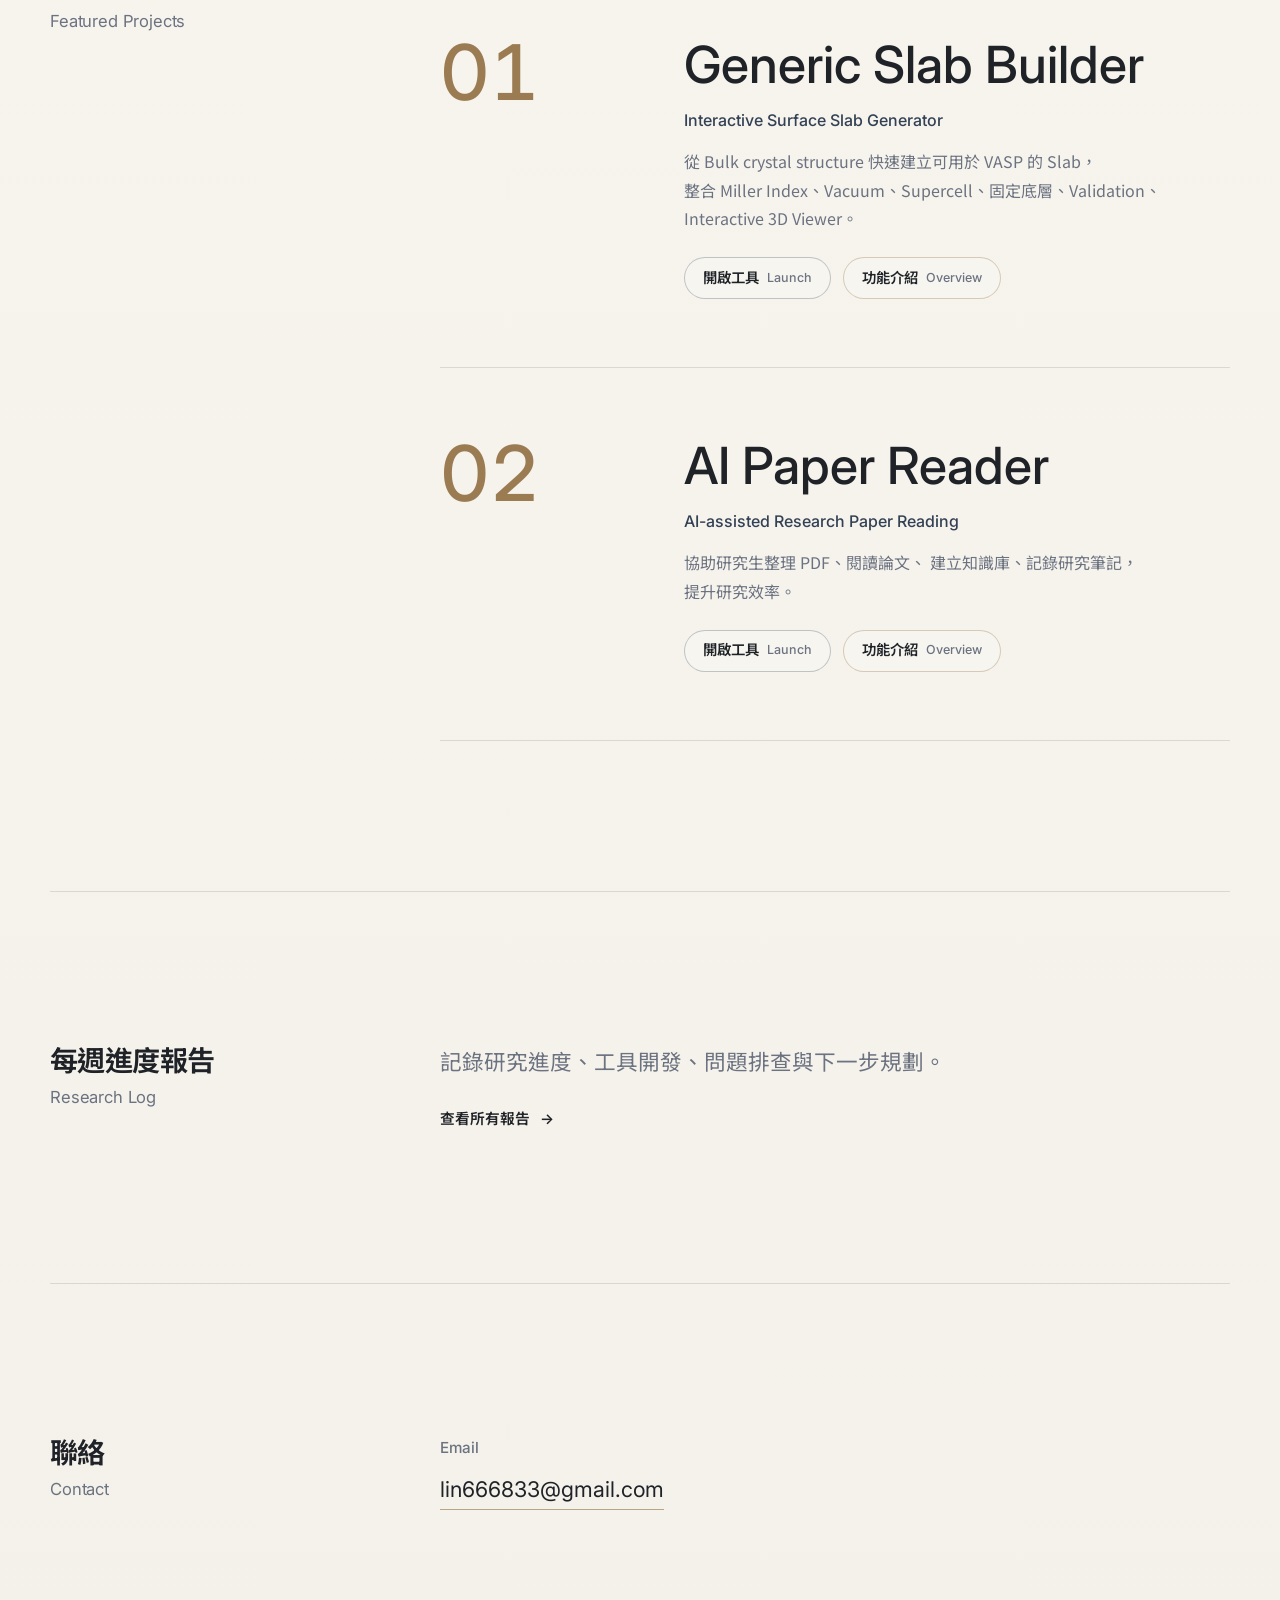
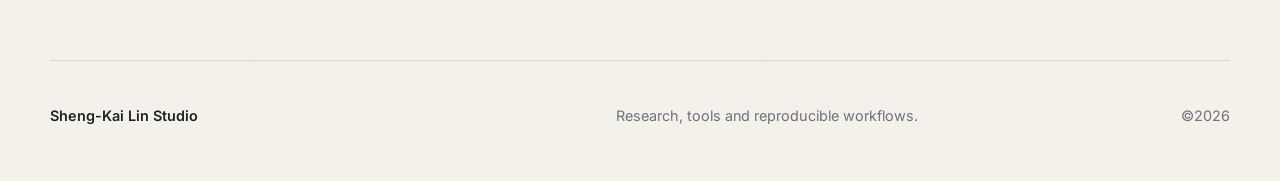
==== commit f5a6789b: "Update Studio 2026-08-04 10:48" ====
--- a/index.html
+++ b/index.html
@@ -69,7 +69,7 @@
                   <span class="text-segment">Interactive 3D Viewer。</span>
                 </span>
                 <span class="project-actions" aria-label="Generic Slab Builder actions">
-                  <a class="project-button" href="https://slab-builder.pages.dev/" target="_blank" rel="noopener noreferrer">開啟工具 <span>Launch</span></a>
+                  <a class="project-button" href="../slab-builder/launch_slab_builder.bat">開啟工具 <span>Launch</span></a>
                   <a class="project-button project-button-muted" href="projects/slab-builder.html">功能介紹 <span>Overview</span></a>
                 </span>
               </span>
@@ -117,7 +117,10 @@
           <p class="section-heading-subtitle">Contact</p>
         </header>
         <div class="contact-links reveal" aria-label="Contact links">
-          <a href="mailto:lin666833@gmail.com">lin666833@gmail.com</a>
+          <div class="contact-email">
+            <span>Email</span>
+            <a href="mailto:lin666833@gmail.com">lin666833@gmail.com</a>
+          </div>
         </div>
       </section>
     </main>
--- a/style.css
+++ b/style.css
@@ -416,9 +416,21 @@
   gap: 22px 48px;
 }
 
+.contact-email {
+  display: grid;
+  gap: 0.55rem;
+}
+
+.contact-email span {
+  color: var(--muted);
+  font-size: 0.95rem;
+  font-weight: 500;
+  letter-spacing: 0;
+}
+
 .contact-links a {
   border-bottom: 1px solid rgba(155, 123, 82, 0.65);
-  font-size: clamp(1.4rem, 3vw, 2.2rem);
+  font-size: clamp(1.05rem, 1.8vw, 1.35rem);
   transition: color 220ms var(--ease), border 220ms var(--ease);
 }
 
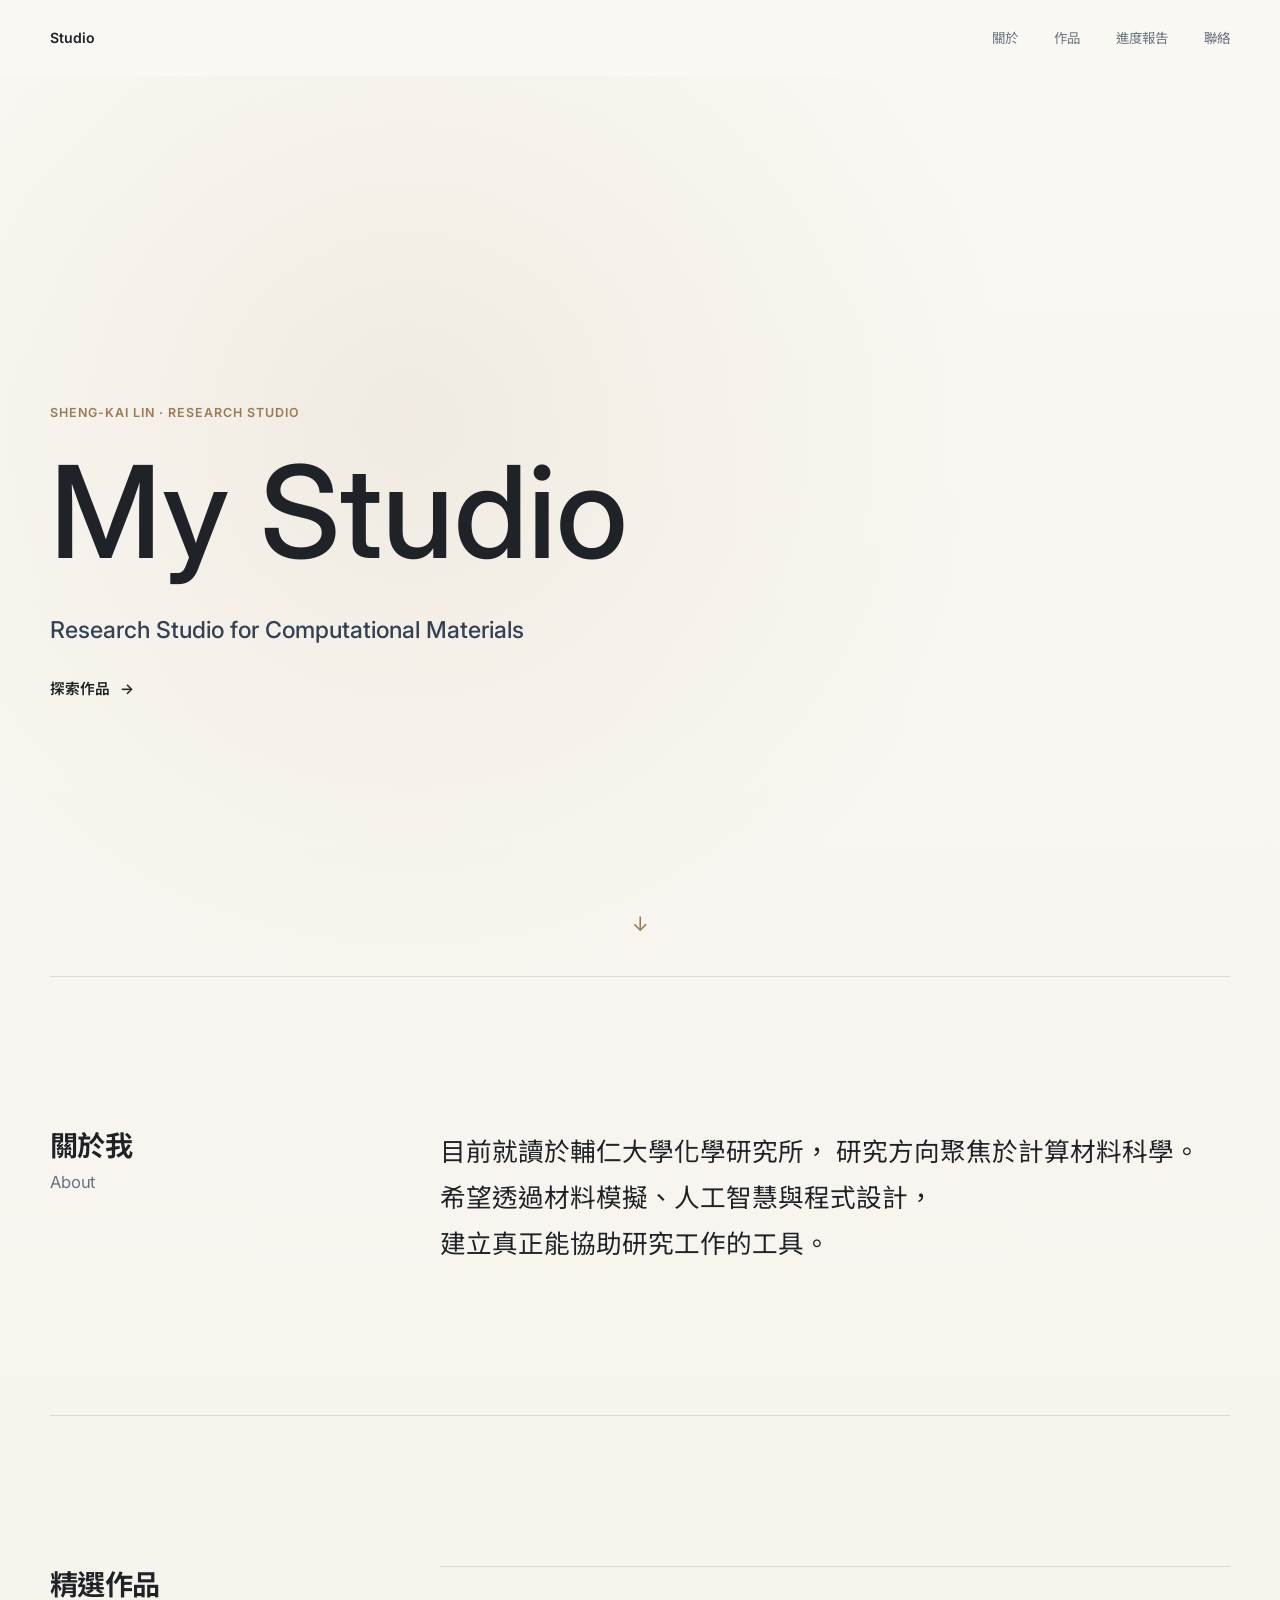
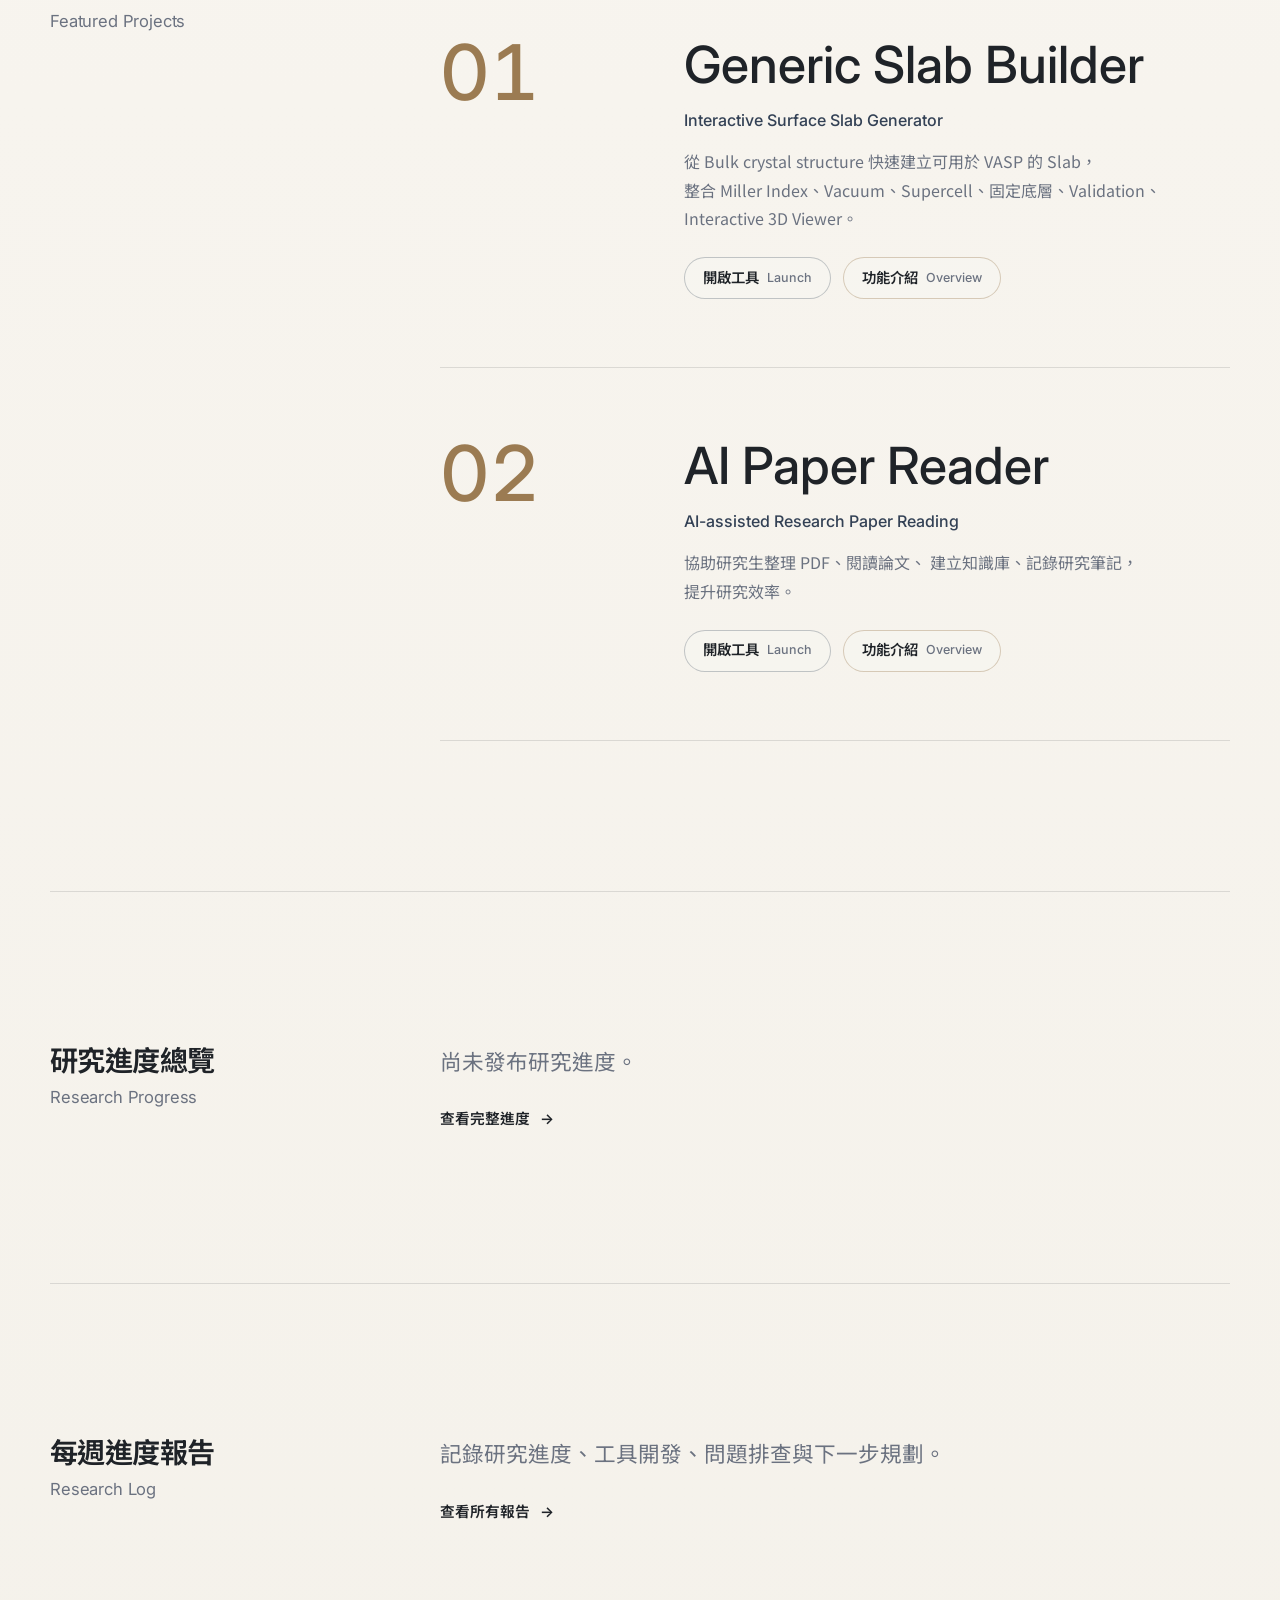
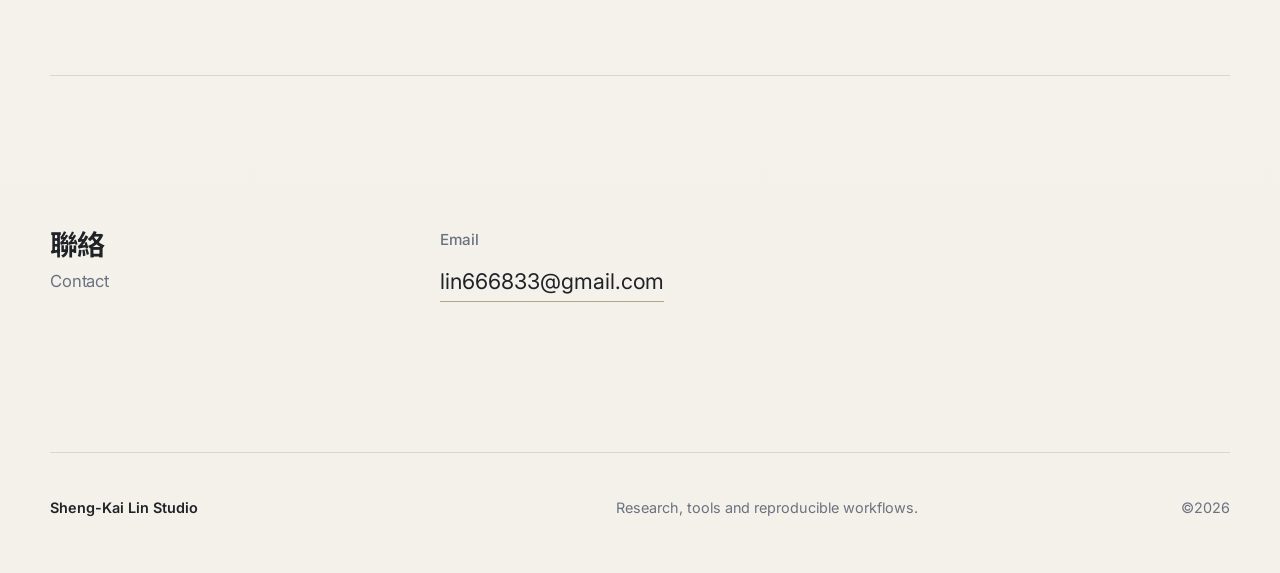
==== commit 33b7d979: "feat: add research progress overview" ====
--- a/index.html
+++ b/index.html
@@ -69,7 +69,7 @@
                   <span class="text-segment">Interactive 3D Viewer。</span>
                 </span>
                 <span class="project-actions" aria-label="Generic Slab Builder actions">
-                  <a class="project-button" href="../slab-builder/launch_slab_builder.bat">開啟工具 <span>Launch</span></a>
+                  <a class="project-button" href="slabbuilder://open">開啟工具 <span>Launch</span></a>
                   <a class="project-button project-button-muted" href="projects/slab-builder.html">功能介紹 <span>Overview</span></a>
                 </span>
               </span>
@@ -94,6 +94,20 @@
               </span>
             </div>
           </article>
+        </div>
+      </section>
+
+      <section class="section research-log-entry" id="research-progress" aria-labelledby="progress-heading">
+        <header class="section-heading reveal">
+          <h2 class="section-heading-title" id="progress-heading">研究進度總覽</h2>
+          <p class="section-heading-subtitle">Research Progress</p>
+        </header>
+        <div class="log-entry-copy reveal">
+          <p>尚未發布研究進度。</p>
+          <a class="primary-link" href="research-progress/index.html">
+            查看完整進度
+            <span aria-hidden="true">→</span>
+          </a>
         </div>
       </section>
 
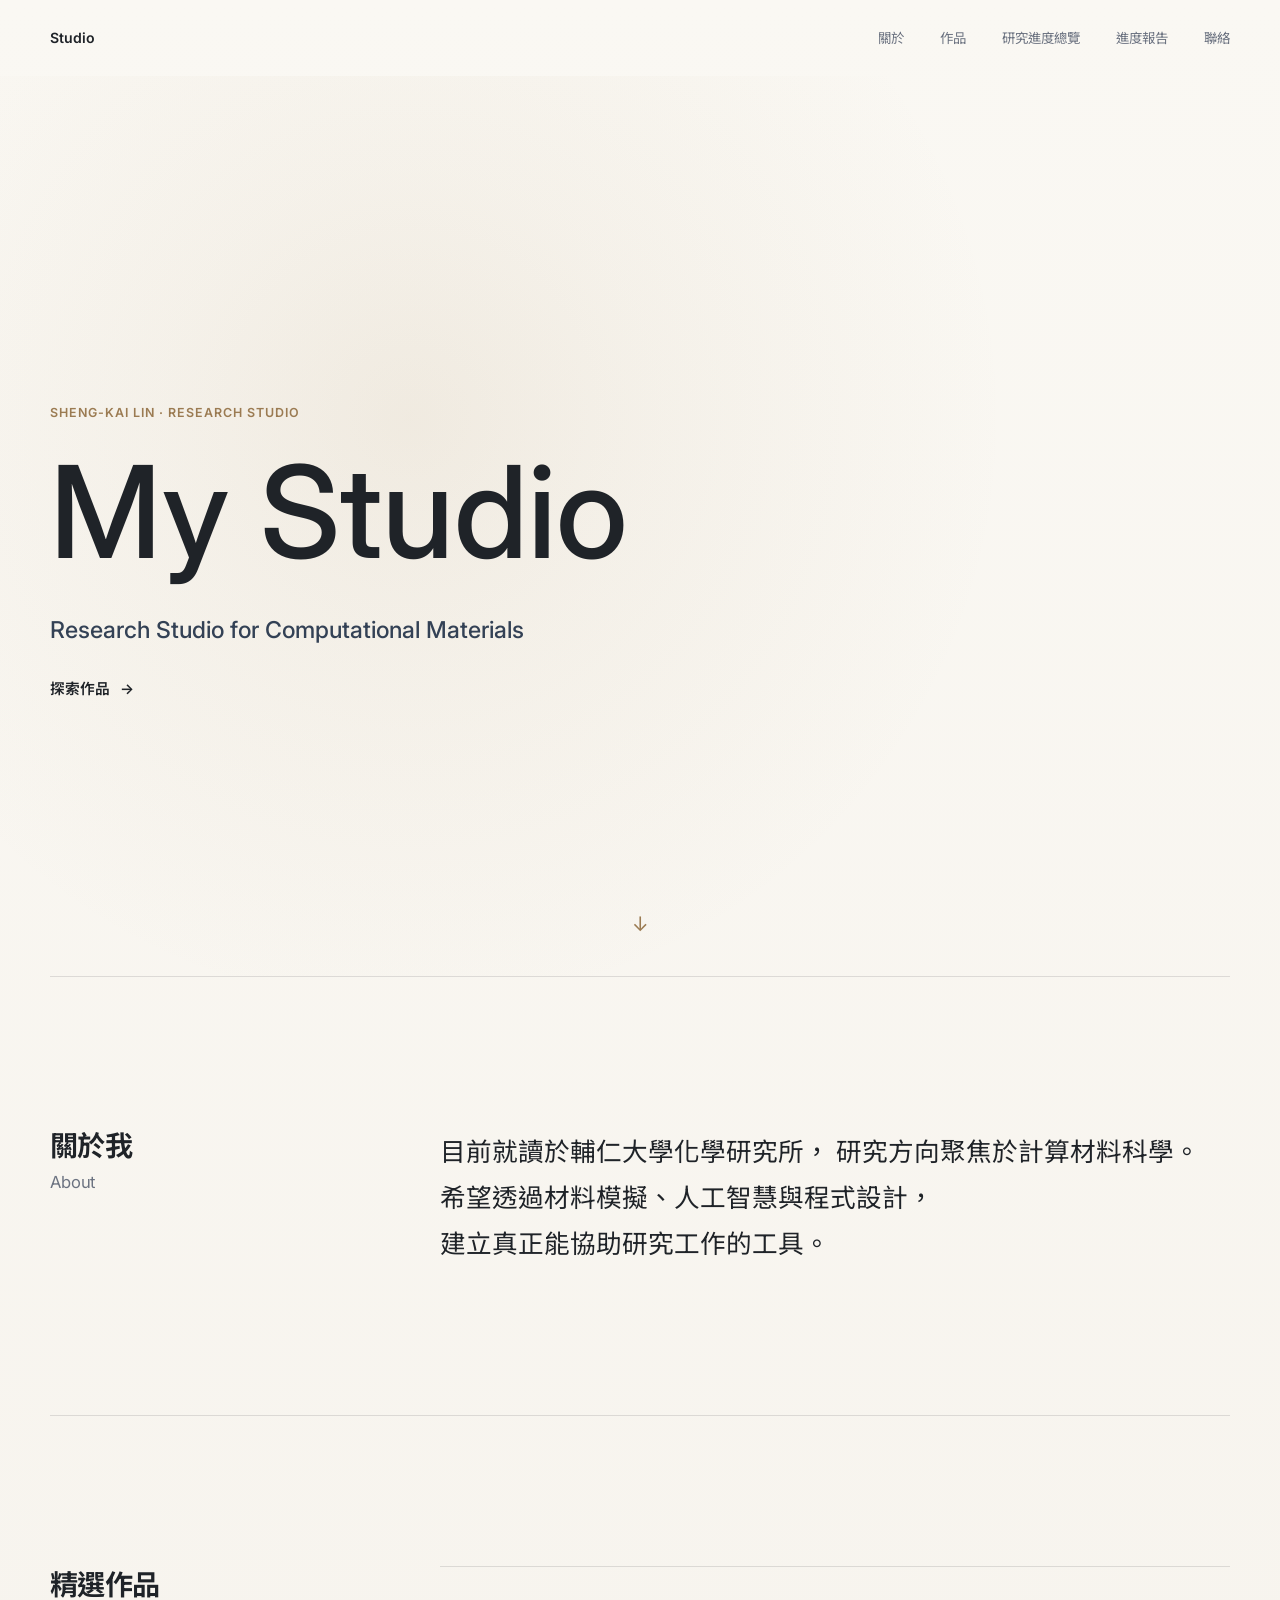
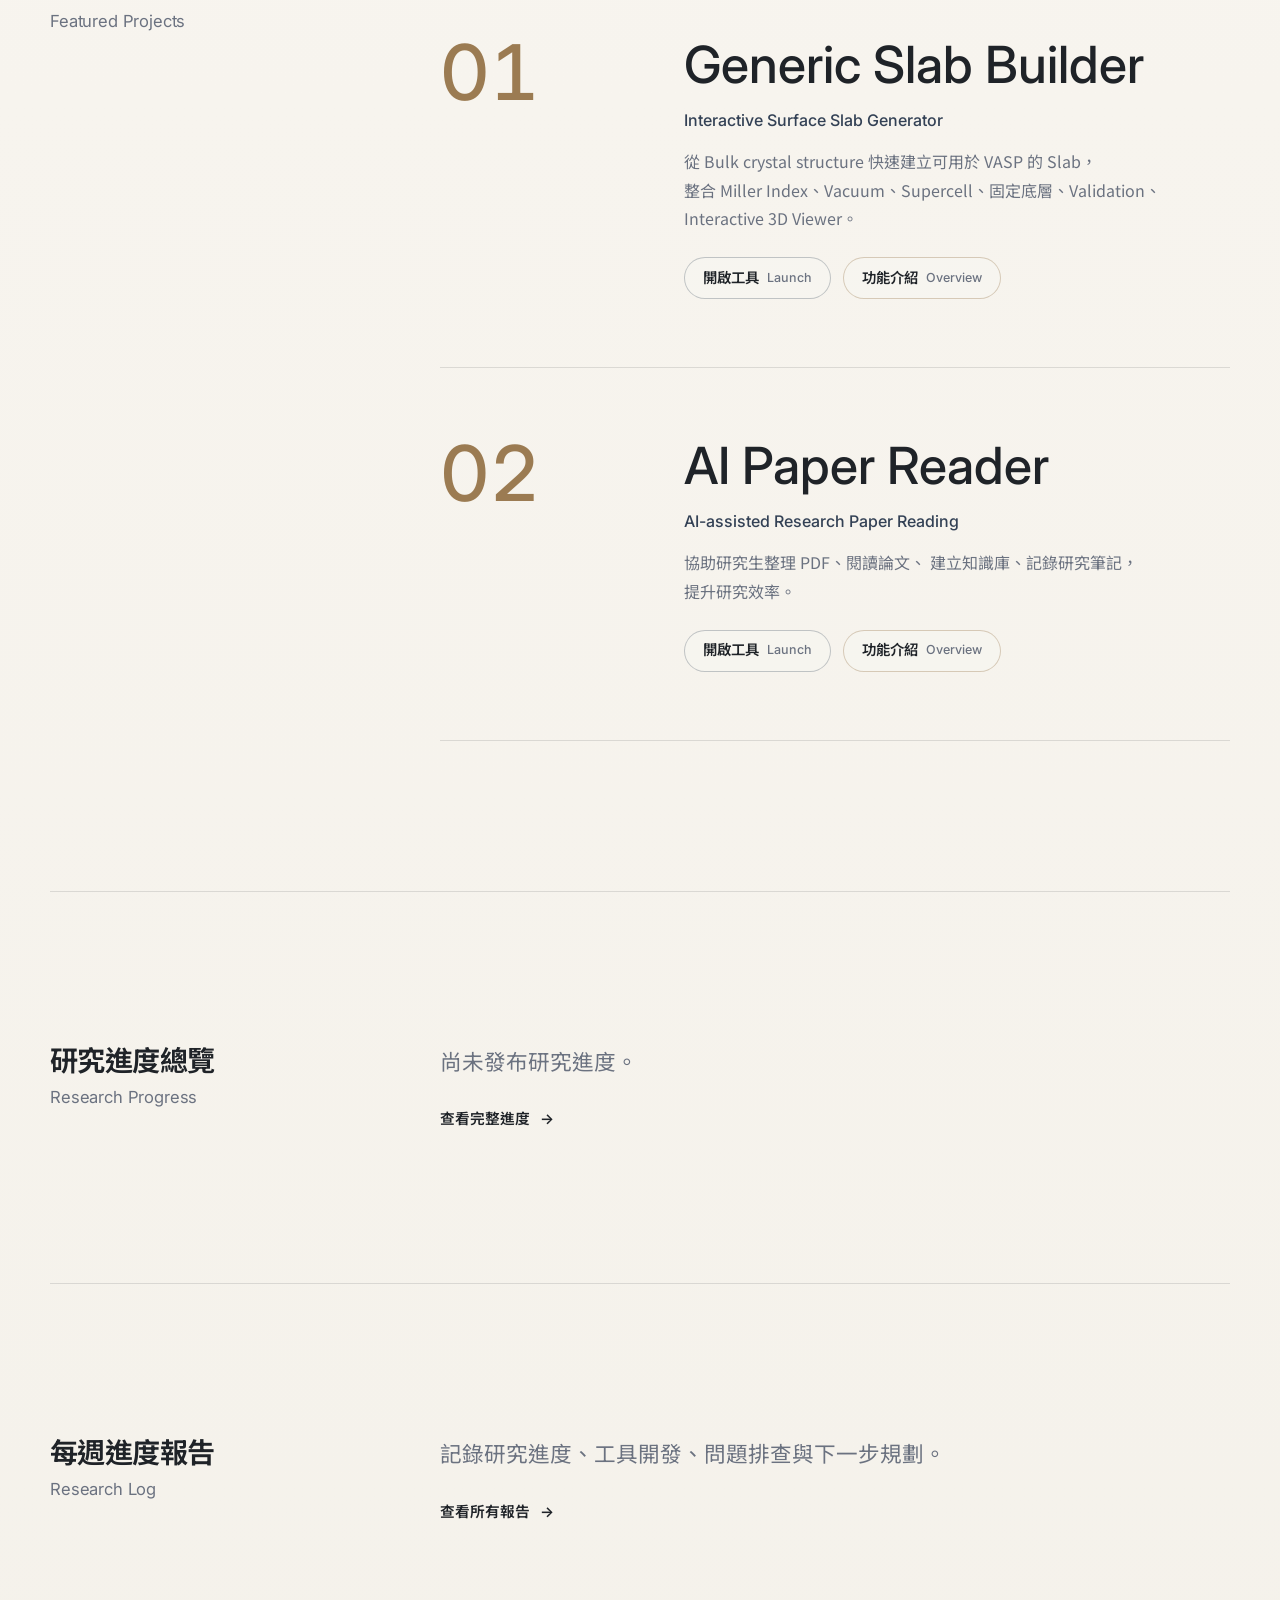
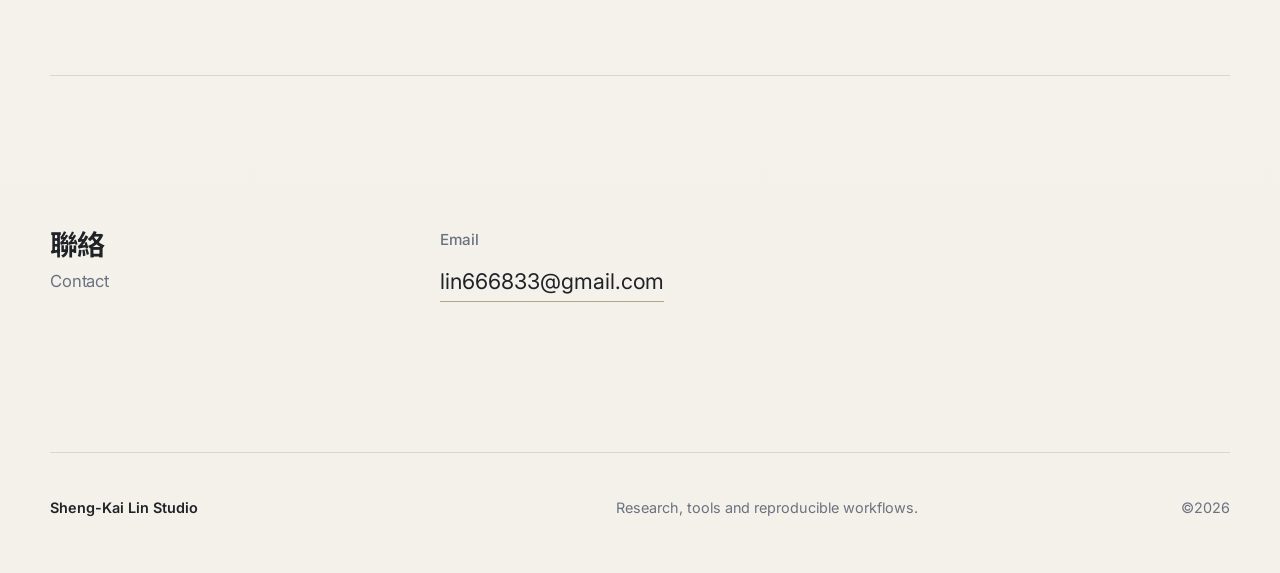
==== commit 6bac368c: "feat: organize research progress by category" ====
--- a/index.html
+++ b/index.html
@@ -16,6 +16,7 @@
       <nav class="nav" aria-label="Primary navigation">
         <a href="#about">關於</a>
         <a href="#projects">作品</a>
+        <a href="research-progress/index.html">研究進度總覽</a>
         <a href="research-log/index.html">進度報告</a>
         <a href="#contact">聯絡</a>
       </nav>
--- a/style.css
+++ b/style.css
@@ -559,6 +559,7 @@
 
   .nav {
     gap: 12px;
+    flex-wrap: wrap;
     font-size: 0.78rem;
   }
 
@@ -674,6 +675,8 @@
   .nav {
     width: 100%;
     justify-content: space-between;
+    column-gap: 14px;
+    row-gap: 0;
   }
 
   .nav a {
